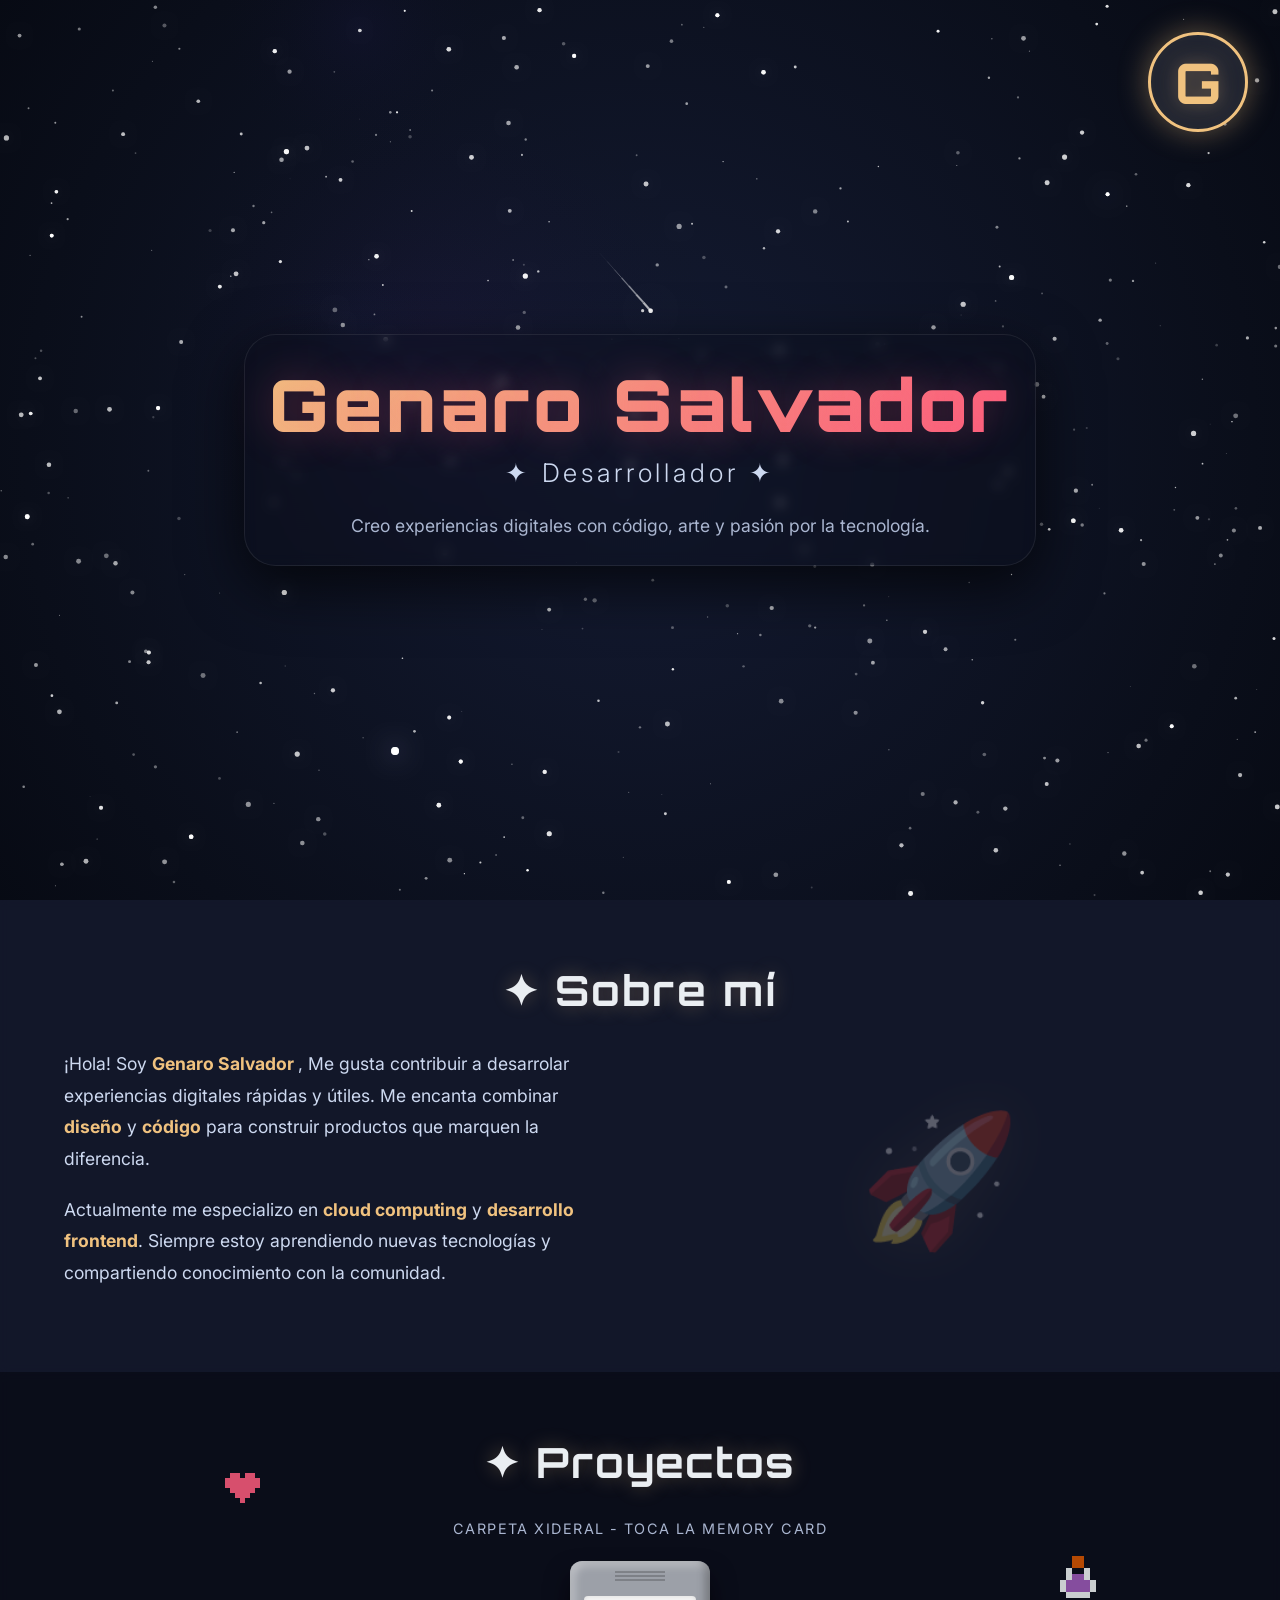
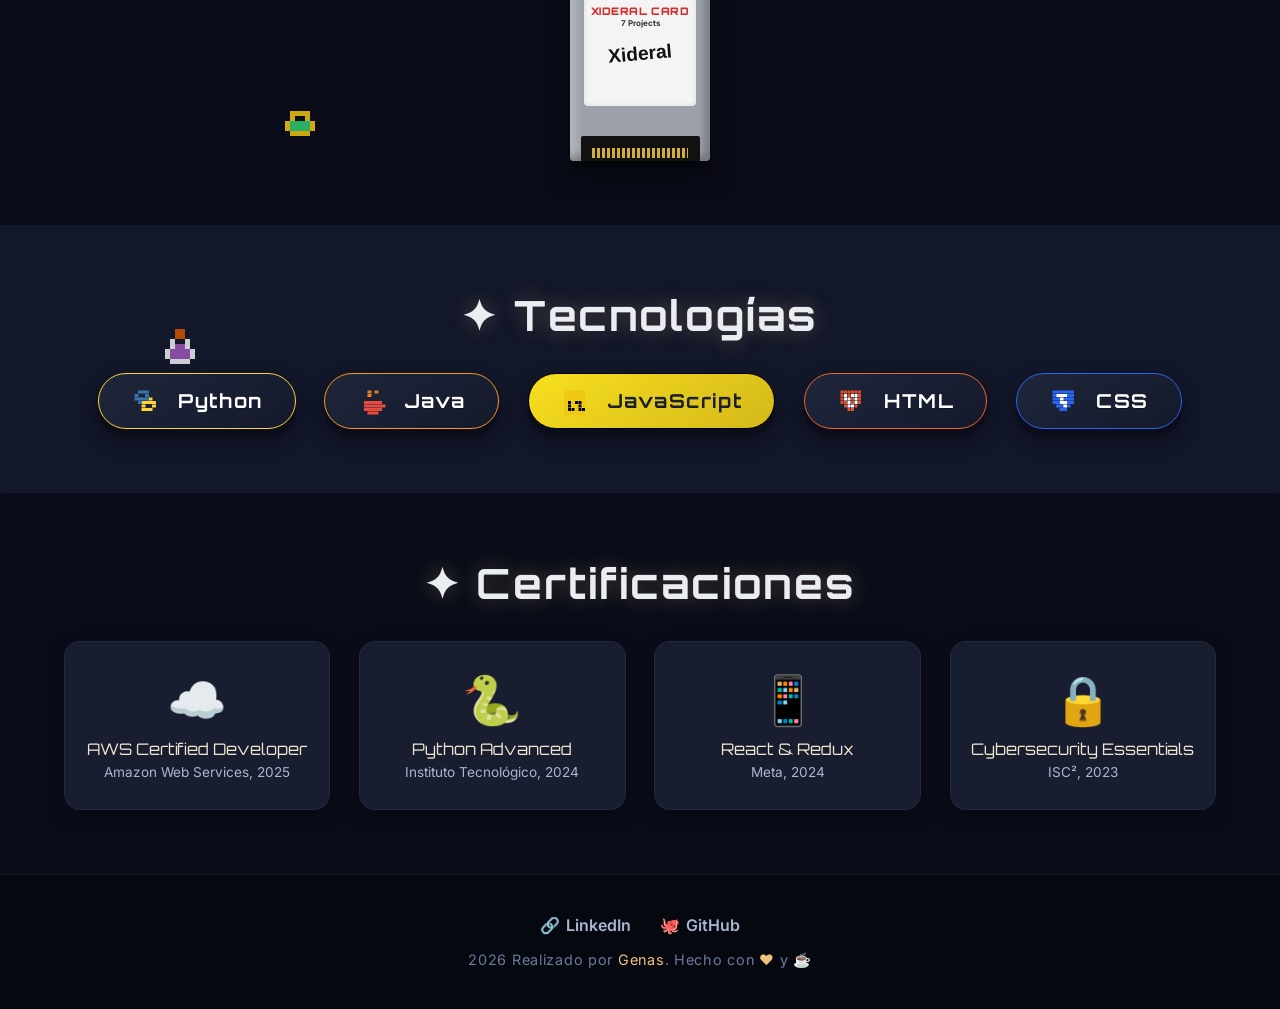
==== 3425.html @ 584b5819 "Create 3425.html" ====
<!DOCTYPE html>
<html lang="es">
<head>
    <meta charset="UTF-8">
    <meta name="viewport" content="width=device-width, initial-scale=1.0">
    <title>Portafolio · Genas</title>
    <!-- Google Fonts -->
    <link rel="preconnect" href="https://fonts.googleapis.com">
    <link rel="preconnect" href="https://fonts.gstatic.com" crossorigin>
    <link href="https://fonts.googleapis.com/css2?family=Orbitron:wght@400;700;900&family=Inter:wght@300;400;600;700&display=swap" rel="stylesheet">
    <style>
        /* ===== RESET & BASE ===== */
        * { margin: 0; padding: 0; box-sizing: border-box; }
        body { font-family: 'Inter', sans-serif; background: #0b0e1a; color: #eaeef2; overflow-x: hidden; }
        a { color: #eaeef2; text-decoration: none; transition: color 0.3s; }
        a:hover { color: #f0c27f; }
        h1, h2, h3 { font-family: 'Orbitron', sans-serif; font-weight: 700; letter-spacing: 0.05em; }
        h2 { font-size: 2.6rem; margin-bottom: 2rem; text-align: center; text-shadow: 0 0 20px rgba(240, 194, 127, 0.3); }
        .container { max-width: 1200px; margin: 0 auto; padding: 0 1.5rem; position: relative; }
        section { padding: 4rem 0; position: relative; z-index: 2; }
        section:nth-of-type(odd) { background: rgba(11, 14, 26, 0.85); backdrop-filter: blur(4px); }
        section:nth-of-type(even) { background: rgba(20, 25, 45, 0.85); backdrop-filter: blur(4px); }

        /* ===== HERO ===== */
        #hero { position: relative; height: 100vh; min-height: 600px; display: flex; align-items: center; justify-content: center; overflow: hidden; background: #0b0e1a; }
        #hero canvas { position: absolute; top: 0; left: 0; width: 100%; height: 100%; display: block; z-index: 1; }
        .hero-content { position: relative; z-index: 3; text-align: center; padding: 1.5rem; max-width: 900px; background: rgba(11, 14, 26, 0.4); backdrop-filter: blur(6px); border-radius: 2rem; border: 1px solid rgba(255, 255, 255, 0.08); box-shadow: 0 20px 60px rgba(0, 0, 0, 0.7); }
        .hero-content h1 { font-size: 4.5rem; font-weight: 900; background: linear-gradient(135deg, #f0c27f, #fc5c7d); -webkit-background-clip: text; -webkit-text-fill-color: transparent; background-clip: text; text-shadow: 0 0 40px rgba(252, 92, 125, 0.3); margin-bottom: 0.5rem; }
        .hero-content .subtitle { font-size: 1.6rem; font-weight: 300; color: #cdd9f0; letter-spacing: 0.15em; margin-bottom: 1.5rem; }
        .hero-content .tagline { font-size: 1.1rem; color: #aab6d0; max-width: 600px; margin: 0 auto; line-height: 1.6; }
        .avatar-wrapper { position: absolute; top: 2rem; right: 2rem; z-index: 10; width: 100px; height: 100px; border-radius: 50%; border: 3px solid #f0c27f; box-shadow: 0 0 30px rgba(240, 194, 127, 0.4), inset 0 0 30px rgba(240, 194, 127, 0.1); background: #1a1f2e; display: flex; align-items: center; justify-content: center; overflow: hidden; transition: transform 0.4s ease; }
        .avatar-wrapper:hover { transform: scale(1.05) rotate(-3deg); }
        .avatar-wrapper .placeholder-avatar { font-size: 3.5rem; font-weight: 700; color: #f0c27f; font-family: 'Orbitron', sans-serif; text-shadow: 0 0 20px rgba(240, 194, 127, 0.5); user-select: none; }

        /* ===== ABOUT ===== */
        #about .about-grid { display: grid; grid-template-columns: 1fr 1fr; gap: 3rem; align-items: center; }
        #about .about-text p { font-size: 1.1rem; line-height: 1.8; color: #cdd9f0; margin-bottom: 1.2rem; }
        #about .about-text strong { color: #f0c27f; }
        #about .about-image { display: flex; justify-content: center; }
        #about .about-image .code-icon { font-size: 8rem; opacity: 0.3; filter: drop-shadow(0 0 30px rgba(240, 194, 127, 0.2)); animation: float-simple 6s ease-in-out infinite; }
        
        @keyframes float-simple { 0%, 100% { transform: translateY(0px); } 50% { transform: translateY(-20px); } }

        /* ===== PIXEL ART CSS ===== */
        .pixel-decor { position: absolute; z-index: 1; opacity: 0.85; pointer-events: none; }
        .decor-1 { top: 10%; left: 15%; font-size: 5px; }
        .decor-2 { top: 35%; right: 15%; font-size: 6px; }
        .decor-3 { bottom: 15%; left: 20%; font-size: 5px; }
        .decor-4 { top: 25%; left: 10%; font-size: 5px; }
        .decor-5 { bottom: 20%; right: 15%; font-size: 6px; }

        /* Animaciones Flotantes */
        @keyframes pixel-float {
            0% { transform: translateY(0); }
            50% { transform: translateY(-15px); }
            100% { transform: translateY(0); }
        }
        .float-1 { animation: pixel-float 3s ease-in-out infinite; }
        .float-2 { animation: pixel-float 4s ease-in-out infinite 1s; }
        .float-3 { animation: pixel-float 3.5s ease-in-out infinite 0.5s; }

        /* Base para dibujar píxeles */
        .pixel-art { width: 1em; height: 1em; background: transparent; display: inline-block; }

        /* 1. Corazón 8x8 */
        .pixel-heart {
            box-shadow: 
            2em 1em #fc5c7d, 3em 1em #fc5c7d, 5em 1em #fc5c7d, 6em 1em #fc5c7d,
            1em 2em #fc5c7d, 2em 2em #fc5c7d, 3em 2em #fc5c7d, 4em 2em #fc5c7d, 5em 2em #fc5c7d, 6em 2em #fc5c7d, 7em 2em #fc5c7d,
            1em 3em #fc5c7d, 2em 3em #fc5c7d, 3em 3em #fc5c7d, 4em 3em #fc5c7d, 5em 3em #fc5c7d, 6em 3em #fc5c7d, 7em 3em #fc5c7d,
            2em 4em #fc5c7d, 3em 4em #fc5c7d, 4em 4em #fc5c7d, 5em 4em #fc5c7d, 6em 4em #fc5c7d,
            3em 5em #fc5c7d, 4em 5em #fc5c7d, 5em 5em #fc5c7d,
            4em 6em #fc5c7d;
        }

        /* 2. Poción 8x8 */
        .pixel-potion {
            box-shadow: 
            3em 1em #d35400, 4em 1em #d35400,
            3em 2em #d35400, 4em 2em #d35400,
            2em 3em #ecf0f1, 5em 3em #ecf0f1,
            2em 4em #ecf0f1, 3em 4em #9b59b6, 4em 4em #9b59b6, 5em 4em #ecf0f1,
            1em 5em #ecf0f1, 2em 5em #9b59b6, 3em 5em #9b59b6, 4em 5em #9b59b6, 5em 5em #9b59b6, 6em 5em #ecf0f1,
            1em 6em #ecf0f1, 2em 6em #9b59b6, 3em 6em #9b59b6, 4em 6em #9b59b6, 5em 6em #9b59b6, 6em 6em #ecf0f1,
            2em 7em #ecf0f1, 3em 7em #ecf0f1, 4em 7em #ecf0f1, 5em 7em #ecf0f1;
        }

        /* 3. Tarro de Magia 8x8 */
        .pixel-jar {
            box-shadow: 
            2em 1em #f1c40f, 3em 1em #f1c40f, 4em 1em #f1c40f, 5em 1em #f1c40f,
            2em 2em #f1c40f, 5em 2em #f1c40f,
            1em 3em #f1c40f, 2em 3em #2ecc71, 3em 3em #2ecc71, 4em 3em #2ecc71, 5em 3em #2ecc71, 6em 3em #f1c40f,
            1em 4em #f1c40f, 2em 4em #2ecc71, 3em 4em #2ecc71, 4em 4em #2ecc71, 5em 4em #2ecc71, 6em 4em #f1c40f,
            2em 5em #f1c40f, 3em 5em #f1c40f, 4em 5em #f1c40f, 5em 5em #f1c40f;
        }

        /* Logos de Lenguajes en Pixel Art */
        .pixel-py {
            box-shadow: 2em 1em #3776ab, 3em 1em #3776ab, 4em 1em #3776ab, 1em 2em #3776ab, 4em 2em #3776ab, 1em 3em #3776ab, 2em 3em #3776ab, 3em 3em #3776ab, 4em 3em #3776ab, 5em 3em #ffd43b, 2em 4em #3776ab, 3em 4em #ffd43b, 4em 4em #ffd43b, 5em 4em #ffd43b, 6em 4em #ffd43b, 3em 5em #ffd43b, 6em 5em #ffd43b, 3em 6em #ffd43b, 4em 6em #ffd43b, 5em 6em #ffd43b;
        }
        .pixel-java {
            box-shadow: 3em 1em #e67e22, 5em 1em #e67e22, 3em 2em #e67e22, 2em 4em #e74c3c, 3em 4em #e74c3c, 4em 4em #e74c3c, 5em 4em #e74c3c, 6em 4em #e74c3c, 2em 5em #e74c3c, 3em 5em #e74c3c, 4em 5em #e74c3c, 5em 5em #e74c3c, 6em 5em #e74c3c, 7em 5em #e74c3c, 2em 6em #e74c3c, 3em 6em #e74c3c, 4em 6em #e74c3c, 5em 6em #e74c3c, 6em 6em #e74c3c, 3em 7em #e74c3c, 4em 7em #e74c3c, 5em 7em #e74c3c;
        }
        .pixel-js {
            box-shadow: 1em 1em #f1c40f, 2em 1em #f1c40f, 3em 1em #f1c40f, 4em 1em #f1c40f, 5em 1em #f1c40f, 6em 1em #f1c40f, 1em 2em #f1c40f, 2em 2em #f1c40f, 3em 2em #f1c40f, 4em 2em #f1c40f, 5em 2em #f1c40f, 6em 2em #f1c40f, 1em 3em #f1c40f, 2em 3em #f1c40f, 3em 3em #f1c40f, 4em 3em #f1c40f, 5em 3em #f1c40f, 6em 3em #f1c40f, 1em 4em #f1c40f, 2em 4em #000, 3em 4em #f1c40f, 4em 4em #000, 5em 4em #000, 6em 4em #f1c40f, 1em 5em #f1c40f, 2em 5em #000, 3em 5em #f1c40f, 4em 5em #f1c40f, 5em 5em #000, 6em 5em #f1c40f, 1em 6em #f1c40f, 2em 6em #000, 3em 6em #000, 4em 6em #f1c40f, 5em 6em #000, 6em 6em #000, 1em 7em #f1c40f, 2em 7em #f1c40f, 3em 7em #f1c40f, 4em 7em #f1c40f, 5em 7em #f1c40f, 6em 7em #f1c40f;
        }
        .pixel-html {
            box-shadow: 1em 1em #e34f26, 2em 1em #e34f26, 3em 1em #e34f26, 4em 1em #e34f26, 5em 1em #e34f26, 6em 1em #e34f26, 1em 2em #e34f26, 2em 2em #fff, 3em 2em #e34f26, 4em 2em #fff, 5em 2em #fff, 6em 2em #e34f26, 1em 3em #e34f26, 2em 3em #fff, 3em 3em #fff, 4em 3em #e34f26, 5em 3em #fff, 6em 3em #e34f26, 1em 4em #e34f26, 2em 4em #e34f26, 3em 4em #fff, 4em 4em #e34f26, 5em 4em #fff, 6em 4em #e34f26, 2em 5em #e34f26, 3em 5em #fff, 4em 5em #fff, 5em 5em #e34f26, 3em 6em #e34f26, 4em 6em #e34f26;
        }
        .pixel-css {
            box-shadow: 1em 1em #2965f1, 2em 1em #2965f1, 3em 1em #2965f1, 4em 1em #2965f1, 5em 1em #2965f1, 6em 1em #2965f1, 1em 2em #2965f1, 2em 2em #fff, 3em 2em #fff, 4em 2em #fff, 5em 2em #2965f1, 6em 2em #2965f1, 1em 3em #2965f1, 2em 3em #2965f1, 3em 3em #fff, 4em 3em #2965f1, 5em 3em #2965f1, 6em 3em #2965f1, 1em 4em #2965f1, 2em 4em #2965f1, 3em 4em #fff, 4em 4em #fff, 5em 4em #2965f1, 6em 4em #2965f1, 2em 5em #2965f1, 3em 5em #2965f1, 4em 5em #fff, 5em 5em #2965f1, 3em 6em #2965f1, 4em 6em #2965f1;
        }

        /* ===== ARCHIVO: MEMORY CARD (Proyectos) ===== */
        .memory-wrapper { display: flex; flex-direction: column; align-items: center; margin-top: 2rem; position: relative; z-index: 5;}
        .memory-hint { color: #aab6d0; font-size: 0.9rem; margin-bottom: 1.5rem; letter-spacing: 0.1em; text-transform: uppercase; animation: float-simple 2s infinite; }
        
        .memory-card { width: 140px; height: 200px; background: #9ca0a8; border-radius: 12px 12px 4px 4px; position: relative; cursor: pointer; box-shadow: inset -4px -4px 10px rgba(0,0,0,0.3), inset 4px 4px 10px rgba(255,255,255,0.4), 0 15px 25px rgba(0,0,0,0.6); transition: transform 0.4s cubic-bezier(0.175, 0.885, 0.32, 1.275), box-shadow 0.4s; display: flex; flex-direction: column; align-items: center; z-index: 10; }
        .memory-card:hover { transform: translateY(-10px); box-shadow: 0 25px 35px rgba(240, 194, 127, 0.2); }
        .memory-card.inserted { transform: translateY(20px); box-shadow: 0 5px 10px rgba(0,0,0,0.8); }

        .mc-top { width: 100%; height: 30px; display: flex; justify-content: center; padding-top: 8px; }
        .mc-grips { width: 50px; height: 12px; background: repeating-linear-gradient(to bottom, transparent, transparent 2px, rgba(0,0,0,0.2) 2px, rgba(0,0,0,0.2) 4px); }
        .mc-label { width: 80%; height: 110px; background: #f4f4f4; border-radius: 4px; margin-top: 5px; box-shadow: inset 0 0 5px rgba(0,0,0,0.1); display: flex; flex-direction: column; align-items: center; padding: 8px 5px; }
        .mc-brand { font-family: 'Orbitron', sans-serif; font-weight: 900; font-size: 0.65rem; color: #d32f2f; letter-spacing: 0.05em; }
        .mc-blocks { font-size: 0.5rem; color: #333; font-weight: 700; margin-bottom: 15px; }
        .mc-title-hand { font-family: cursive, sans-serif; color: #111; font-size: 1.2rem; transform: rotate(-5deg); font-weight: bold;}
        .mc-bottom { width: 85%; height: 25px; background: #111; position: absolute; bottom: 0; border-radius: 2px 2px 0 0; display: flex; justify-content: center; align-items: flex-end; padding-bottom: 3px; }
        .mc-pins { width: 80%; height: 10px; background: repeating-linear-gradient(to right, #d4af37, #d4af37 3px, transparent 3px, transparent 5px); }

        .memory-data { width: 100%; max-width: 600px; max-height: 0; overflow: hidden; transition: max-height 0.6s ease-in-out, margin-top 0.4s; opacity: 0; }
        .memory-data.open { max-height: 800px; margin-top: 3rem; opacity: 1; }
        .data-screen { background: rgba(15, 20, 35, 0.95); border: 2px solid #5a6482; border-radius: 12px; padding: 2rem; box-shadow: 0 0 30px rgba(90, 100, 130, 0.4); position: relative; }
        .data-screen::before { content: ''; position: absolute; top: 0; left: 0; right: 0; bottom: 0; background: repeating-linear-gradient(to bottom, transparent, transparent 2px, rgba(0,0,0,0.1) 2px, rgba(0,0,0,0.1) 4px); pointer-events: none; border-radius: 12px; }
        .data-screen h4 { color: #f0c27f; text-align: center; margin-bottom: 1.5rem; font-family: 'Orbitron', sans-serif; letter-spacing: 0.1em; }
        .data-list { list-style: none; display: flex; flex-direction: column; gap: 1rem; }
        .data-list li a { display: block; background: rgba(255,255,255,0.05); padding: 1rem; border-radius: 8px; font-family: 'Orbitron', monospace; font-size: 0.9rem; color: #cdd9f0; border-left: 4px solid transparent; transition: all 0.3s; }
        .data-list li a:hover { background: rgba(240, 194, 127, 0.1); border-left: 4px solid #f0c27f; transform: translateX(10px); color: #fff; }
        .data-list li a span { color: #fc5c7d; font-weight: 700; margin-right: 10px; }

        /* ===== TECNOLOGÍAS ===== */
        .tech-grid { display: flex; flex-wrap: wrap; justify-content: center; gap: 1.8rem; margin-top: 1.5rem; position: relative; z-index: 5; }
        .badge { background: linear-gradient(145deg, #1f263b, #141a2b); padding: 0.8rem 2rem; border-radius: 60px; font-family: 'Orbitron', sans-serif; font-weight: 700; font-size: 1.2rem; letter-spacing: 0.08em; box-shadow: 0 8px 0 #0b0e1a, 0 10px 20px rgba(0, 0, 0, 0.4); border: 1px solid rgba(255, 255, 255, 0.08); transition: all 0.15s ease; display: inline-flex; align-items: center; gap: 1.2rem; color: #fff; text-shadow: 0 1px 0 rgba(0, 0, 0, 0.3); }
        .badge:hover { transform: translateY(-4px); box-shadow: 0 12px 0 #0b0e1a, 0 20px 30px rgba(0, 0, 0, 0.5); }
        
        /* Contenedor específico para que el pixel art no desborde el badge */
        .icon-wrapper { width: 28px; height: 28px; display: flex; justify-content: flex-start; align-items: flex-start; }
        .icon-wrapper .pixel-art { font-size: 3.5px; } /* Ajuste de escala para badges */

        /* Colores específicos de border (estilo Pokémon) */
        .badge-python { border-color: #ffd43b; }
        .badge-java { border-color: #f89820; }
        .badge-javascript { color: #1a1f2e; border-color: #000; text-shadow: none; background: linear-gradient(145deg, #f7df1e, #d4b81a); }
        .badge-html { border-color: #f16529; }
        .badge-css { border-color: #2965f1; }

        /* ===== CERTIFICACIONES ===== */
        .cert-grid { display: grid; grid-template-columns: repeat(auto-fit, minmax(220px, 1fr)); gap: 1.8rem; margin-top: 1.5rem; }
        .cert-item { background: rgba(31, 38, 59, 0.7); backdrop-filter: blur(4px); padding: 1.8rem 1.2rem; border-radius: 16px; text-align: center; border: 1px solid rgba(255, 255, 255, 0.05); transition: all 0.3s; box-shadow: 0 6px 20px rgba(0, 0, 0, 0.3); }
        .cert-item:hover { transform: scale(1.03); border-color: #f0c27f; box-shadow: 0 10px 30px rgba(240, 194, 127, 0.15); }
        .cert-item .cert-icon { font-size: 3rem; margin-bottom: 0.6rem; display: block; }
        .cert-item h4 { font-family: 'Orbitron', sans-serif; font-weight: 400; font-size: 1rem; color: #f0e6d0; margin-bottom: 0.3rem; }
        .cert-item p { font-size: 0.85rem; color: #aab6d0; }

        /* ===== FOOTER ===== */
        footer { background: #060810; padding: 2.5rem 1.5rem; text-align: center; border-top: 1px solid rgba(255, 255, 255, 0.04); }
        footer .footer-content { max-width: 700px; margin: 0 auto; display: flex; flex-direction: column; align-items: center; gap: 1rem; }
        footer .social-links { display: flex; gap: 1.8rem; font-size: 1.6rem; }
        footer .social-links a { color: #aab6d0; transition: color 0.3s, transform 0.3s; display: inline-flex; align-items: center; gap: 0.4rem; font-size: 1rem; font-weight: 600; }
        footer .social-links a:hover { color: #f0c27f; transform: translateY(-3px); }
        footer .copyright { font-size: 0.9rem; color: #6a7a9a; letter-spacing: 0.05em; }
        footer .copyright span { color: #f0c27f; }
        footer .heart { color: #fc5c7d; display: inline-block; animation: float-simple 1.8s ease-in-out infinite; }

        /* ===== RESPONSIVE ===== */
        @media (max-width: 768px) {
            .hero-content h1 { font-size: 2.8rem; }
            .hero-content .subtitle { font-size: 1.2rem; }
            .avatar-wrapper { width: 70px; height: 70px; top: 1rem; right: 1rem; }
            .avatar-wrapper .placeholder-avatar { font-size: 2.5rem; }
            #about .about-grid { grid-template-columns: 1fr; gap: 1.5rem; }
            h2 { font-size: 2rem; }
            .tech-grid { gap: 1rem; }
            .badge { font-size: 0.9rem; padding: 0.5rem 1.2rem; gap: 0.8rem; }
        }
        @media (max-width: 500px) {
            .hero-content h1 { font-size: 2.2rem; }
            .avatar-wrapper { width: 60px; height: 60px; top: 0.8rem; right: 0.8rem; }
            .avatar-wrapper .placeholder-avatar { font-size: 2rem; }
        }
    </style>
</head>
<body>

    <!-- ===== HERO ===== -->
    <section id="hero">
        <canvas id="starfield"></canvas>
        <div class="hero-content">
            <h1>Genaro Salvador</h1>
            <p class="subtitle">✦ Desarrollador ✦</p>
            <p class="tagline">Creo experiencias digitales con código, arte y pasión por la tecnología.</p>
        </div>
        <div class="avatar-wrapper">
            <div class="placeholder-avatar">G</div>
        </div>
    </section>

    <!-- ===== ABOUT ===== -->
    <section id="about">
        <div class="container">
            <h2>✦ Sobre mí</h2>
            <div class="about-grid">
                <div class="about-text">
                    <p>
                        ¡Hola! Soy <strong>Genaro Salvador </strong>, Me gusta contribuir a desarrolar experiencias digitales rápidas y útiles.
                        Me encanta combinar <strong>diseño</strong> y <strong>código</strong> para construir productos que marquen la diferencia.
                    </p>
                    <p>
                        Actualmente me especializo en <strong>cloud computing</strong> y <strong>desarrollo frontend</strong>.
                        Siempre estoy aprendiendo nuevas tecnologías y compartiendo conocimiento con la comunidad.
                    </p>
                </div>
                <div class="about-image">
                    <div class="code-icon">🚀</div>
                </div>
            </div>
        </div>
    </section>

    <!-- ===== PROYECTOS (Carpeta Xideral Memory Card) ===== -->
    <section id="proyectos">
        <div class="container">
            <h2>✦ Proyectos</h2>
            
            <!-- Iconos Decorativos Pixel Art Flotantes -->
            <div class="pixel-decor decor-1 float-1"><div class="pixel-art pixel-heart"></div></div>
            <div class="pixel-decor decor-2 float-2"><div class="pixel-art pixel-potion"></div></div>
            <div class="pixel-decor decor-3 float-3"><div class="pixel-art pixel-jar"></div></div>
            
            <div class="memory-wrapper">
                <p class="memory-hint">Carpeta Xideral - Toca la Memory Card</p>

                <!-- Tarjeta de Memoria Xideral -->
                <div class="memory-card" id="btnMemoryCard">
                    <div class="mc-top">
                        <div class="mc-grips"></div>
                    </div>
                    <div class="mc-label">
                        <div class="mc-brand">XIDERAL CARD</div>
                        <div class="mc-blocks">7 Projects</div>
                        <div class="mc-title-hand">Xideral</div>
                    </div>
                    <div class="mc-bottom">
                        <div class="mc-pins"></div>
                    </div>
                </div>

                <!-- Contenedor Desplegable de Slots -->
                <div class="memory-data" id="memoryData">
                    <div class="data-screen">
                        <h4>✦ Datos Guardados ✦</h4>
                        <ul class="data-list">
                            <li><a href="Xideral/Proyectos/Boto3_.html" target="_blank"><span>💾 SLOT 01:</span> Ejercicio 7 (Boto3)</a></li>
                            <li><a href="Xideral/Proyectos/Chipocle_items.html" target="_blank"><span>💾 SLOT 02:</span> Ejercicio 6 (Chipocle)</a></li>
                            <li><a href="Xideral/Proyectos/Calculadora_.html" target="_blank"><span>💾 SLOT 03:</span> Ejercicio 5 (Calculadora)</a></li>
                            <li><a href="Xideral/Proyectos/PracticaKaggle.html" target="_blank"><span>💾 SLOT 04:</span> Ejercicio 4 (Kaggle)</a></li>
                            <li><a href="Xideral/Proyectos/Problema.html" target="_blank"><span>💾 SLOT 05:</span> Ejercicio 3 (Problema)</a></li>
                            <li><a href="Xideral/Proyectos/Untitled.html" target="_blank"><span>💾 SLOT 06:</span> Ejercicio 2 (Untitled)</a></li>
                            <li><a href="Xideral/Proyectos/ejemplo.html" target="_blank"><span>💾 SLOT 07:</span> Ejemplo 1 (Desarrollo)</a></li>
                        </ul>
                    </div>
                </div>
            </div>
        </div>
    </section>

    <!-- ===== TECNOLOGÍAS ===== -->
    <section id="tecnologias">
        <div class="container">
            <h2>✦ Tecnologías</h2>
            
            <!-- Decoraciones Extra -->
            <div class="pixel-decor decor-4 float-2"><div class="pixel-art pixel-potion"></div></div>
            <div class="pixel-decor decor-5 float-1"><div class="pixel-art pixel-heart"></div></div>

            <div class="tech-grid">
                <div class="badge badge-python">
                    <div class="icon-wrapper float-1"><div class="pixel-art pixel-py"></div></div> Python
                </div>
                <div class="badge badge-java">
                    <div class="icon-wrapper float-2"><div class="pixel-art pixel-java"></div></div> Java
                </div>
                <div class="badge badge-javascript">
                    <div class="icon-wrapper float-3"><div class="pixel-art pixel-js"></div></div> JavaScript
                </div>
                <div class="badge badge-html">
                    <div class="icon-wrapper float-1"><div class="pixel-art pixel-html"></div></div> HTML
                </div>
                <div class="badge badge-css">
                    <div class="icon-wrapper float-2"><div class="pixel-art pixel-css"></div></div> CSS
                </div>
            </div>
        </div>
    </section>

    <!-- ===== CERTIFICACIONES ===== -->
    <section id="certificaciones">
        <div class="container">
            <h2>✦ Certificaciones</h2>
            <div class="cert-grid">
                <div class="cert-item">
                    <span class="cert-icon">☁️</span>
                    <h4>AWS Certified Developer</h4>
                    <p>Amazon Web Services, 2025</p>
                </div>
                <div class="cert-item">
                    <span class="cert-icon">🐍</span>
                    <h4>Python Advanced</h4>
                    <p>Instituto Tecnológico, 2024</p>
                </div>
                <div class="cert-item">
                    <span class="cert-icon">📱</span>
                    <h4>React & Redux</h4>
                    <p>Meta, 2024</p>
                </div>
                <div class="cert-item">
                    <span class="cert-icon">🔒</span>
                    <h4>Cybersecurity Essentials</h4>
                    <p>ISC², 2023</p>
                </div>
            </div>
        </div>
    </section>

    <!-- ===== FOOTER ===== -->
    <footer>
        <div class="footer-content">
            <div class="social-links">
                <a href="#" target="_blank" title="LinkedIn"><span>🔗</span> LinkedIn</a>
                <a href="#" target="_blank" title="GitHub"><span>🐙</span> GitHub</a>
            </div>
            <div class="copyright">
                2026 Realizado por <span>Genas</span>. Hecho con <span class="heart">❤️</span> y <span>☕</span>
            </div>
        </div>
    </footer>

    <!-- ===== SCRIPTS ===== -->
    <script>
        (function () {
            // ----- INTERACCIÓN MEMORY CARD -----
            const memoryBtn = document.getElementById('btnMemoryCard');
            const memoryData = document.getElementById('memoryData');

            if(memoryBtn && memoryData) {
                memoryBtn.addEventListener('click', () => {
                    memoryBtn.classList.toggle('inserted');
                    memoryData.classList.toggle('open');
                });
            }

            // ----- CANVAS: CIELO NOCTURNO -----
            const canvas = document.getElementById('starfield');
            const ctx = canvas.getContext('2d');
            let W, H;

            function resize() {
                const rect = canvas.parentElement.getBoundingClientRect();
                canvas.width = rect.width;
                canvas.height = rect.height;
                W = canvas.width;
                H = canvas.height;
            }
            window.addEventListener('resize', resize);
            resize();

            // --- Estrellas ---
            const stars = [];
            for (let i = 0; i < 400; i++) {
                stars.push({
                    x: Math.random() * W, y: Math.random() * H,
                    radius: Math.random() * 2.2 + 0.4,
                    baseAlpha: Math.random() * 0.6 + 0.4,
                    speed: Math.random() * 0.02 + 0.005,
                    phase: Math.random() * Math.PI * 2
                });
            }

            // --- Galaxias (manchas) ---
            const galaxies = [];
            for (let i = 0; i < 4; i++) {
                galaxies.push({
                    x: Math.random() * W, y: Math.random() * H,
                    radius: Math.random() * 250 + 100,
                    color: `hsla(${Math.random() * 60 + 220}, 60%, 40%, ${Math.random() * 0.08 + 0.03})`
                });
            }

            // --- Cometas ---
            const comets = [];
            for (let i = 0; i < 2; i++) {
                comets.push({
                    x: Math.random() * W, y: Math.random() * H,
                    vx: (Math.random() - 0.5) * 0.15, vy: (Math.random() - 0.5) * 0.15,
                    radius: Math.random() * 3 + 1,
                    tail: [], maxTail: 20 + Math.floor(Math.random() * 20), life: 1
                });
            }

            // --- Estrellas fugaces ---
            const shootingStars = [];
            function createShootingStar() {
                const x = Math.random() * W * 0.8;
                const y = Math.random() * H * 0.3;
                const angle = Math.PI / 4 + (Math.random() - 0.5) * 0.5;
                const speed = 6 + Math.random() * 8;
                shootingStars.push({
                    x, y, vx: Math.cos(angle) * speed, vy: Math.sin(angle) * speed,
                    life: 1, decay: 0.008 + Math.random() * 0.012, trail: []
                });
            }

            let shootingTimer = 0;

            function draw() {
                ctx.clearRect(0, 0, W, H);
                const grad = ctx.createRadialGradient(W / 2, H / 2, 0, W / 2, H / 2, Math.max(W, H) * 0.8);
                grad.addColorStop(0, '#141b33'); grad.addColorStop(0.6, '#0a0e1a'); grad.addColorStop(1, '#03050b');
                ctx.fillStyle = grad; ctx.fillRect(0, 0, W, H);

                for (const g of galaxies) {
                    const gradG = ctx.createRadialGradient(g.x, g.y, 0, g.x, g.y, g.radius);
                    gradG.addColorStop(0, g.color); gradG.addColorStop(1, 'transparent');
                    ctx.fillStyle = gradG; ctx.beginPath(); ctx.arc(g.x, g.y, g.radius, 0, Math.PI * 2); ctx.fill();
                }

                const time = Date.now() / 1000;
                for (const s of stars) {
                    const alpha = s.baseAlpha * (0.7 + 0.3 * Math.sin(time * s.speed * 10 + s.phase));
                    ctx.beginPath(); ctx.arc(s.x, s.y, s.radius, 0, Math.PI * 2);
                    ctx.fillStyle = `rgba(255, 255, 255, ${alpha})`; ctx.fill();
                    if (s.radius > 1.8) { ctx.shadowColor = 'rgba(255,255,255,0.2)'; ctx.shadowBlur = 12; ctx.fill(); ctx.shadowBlur = 0; }
                }

                for (const c of comets) {
                    c.x += c.vx; c.y += c.vy;
                    if (c.x < 0 || c.x > W || c.y < 0 || c.y > H) {
                        c.x = Math.random() * W; c.y = Math.random() * H;
                        c.vx = (Math.random() - 0.5) * 0.15; c.vy = (Math.random() - 0.5) * 0.15; c.tail = [];
                    }
                    c.tail.push({x: c.x, y: c.y});
                    if (c.tail.length > c.maxTail) c.tail.shift();
                    for (let i = 0; i < c.tail.length; i++) {
                        const alpha = i / c.tail.length * 0.8;
                        const r = c.radius * (0.3 + 0.7 * (i / c.tail.length));
                        ctx.beginPath(); ctx.arc(c.tail[i].x, c.tail[i].y, r, 0, Math.PI * 2);
                        ctx.fillStyle = `rgba(200, 220, 255, ${alpha * 0.7})`; ctx.fill();
                    }
                    ctx.beginPath(); ctx.arc(c.x, c.y, c.radius * 1.6, 0, Math.PI * 2);
                    ctx.fillStyle = 'rgba(255, 255, 255, 0.9)'; ctx.fill();
                    ctx.shadowColor = 'rgba(180, 200, 255, 0.8)'; ctx.shadowBlur = 25; ctx.fill(); ctx.shadowBlur = 0;
                }

                shootingTimer += 0.02;
                if (shootingTimer > 0.6 && shootingStars.length < 3) { createShootingStar(); shootingTimer = 0; }
                for (let i = shootingStars.length - 1; i >= 0; i--) {
                    const ss = shootingStars[i]; ss.x += ss.vx; ss.y += ss.vy; ss.life -= ss.decay;
                    ss.trail.push({x: ss.x, y: ss.y}); if (ss.trail.length > 25) ss.trail.shift();
                    if (ss.trail.length > 1) {
                        for (let j = 1; j < ss.trail.length; j++) {
                            const alpha = (j / ss.trail.length) * ss.life * 0.9;
                            ctx.beginPath(); ctx.moveTo(ss.trail[j - 1].x, ss.trail[j - 1].y); ctx.lineTo(ss.trail[j].x, ss.trail[j].y);
                            ctx.strokeStyle = `rgba(255, 255, 255, ${alpha})`; ctx.lineWidth = 2.5 * (j / ss.trail.length); ctx.stroke();
                        }
                    }
                    if (ss.life > 0.1) {
                        ctx.beginPath(); ctx.arc(ss.x, ss.y, 2.5 * ss.life, 0, Math.PI * 2);
                        ctx.fillStyle = `rgba(255, 255, 255, ${ss.life * 0.9})`; ctx.fill();
                        ctx.shadowColor = `rgba(255, 255, 255, ${ss.life * 0.6})`; ctx.shadowBlur = 30; ctx.fill(); ctx.shadowBlur = 0;
                    }
                    if (ss.life <= 0 || ss.x > W || ss.y > H) shootingStars.splice(i, 1);
                }
                requestAnimationFrame(draw);
            }
            draw();

            window.addEventListener('resize', () => {
                const oldW = W, oldH = H; resize();
                for (const s of stars) { s.x = (s.x / oldW) * W; s.y = (s.y / oldH) * H; }
                for (const g of galaxies) { g.x = (g.x / oldW) * W; g.y = (g.y / oldH) * H; g.radius = g.radius * (W / oldW); }
                for (const c of comets) { c.x = (c.x / oldW) * W; c.y = (c.y / oldH) * H; }
            });
        })();
    </script>
</body>
</html>
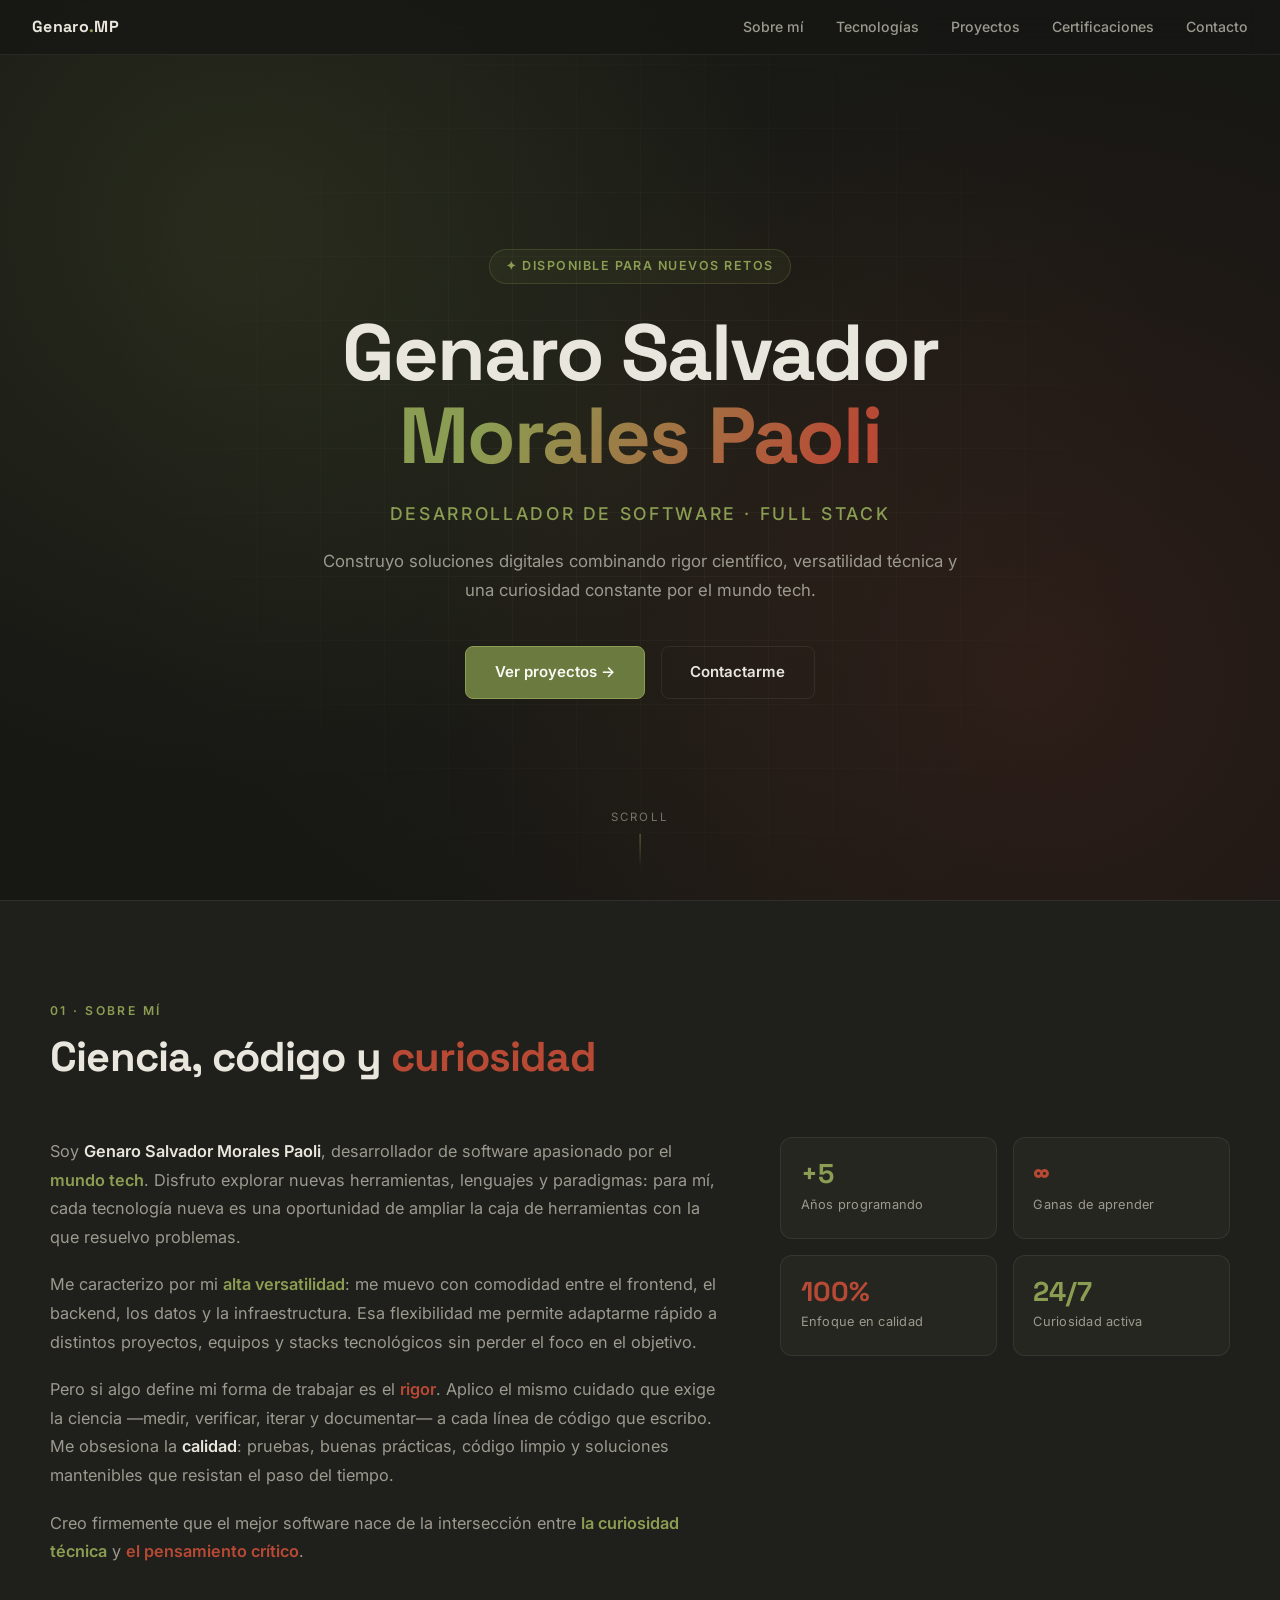
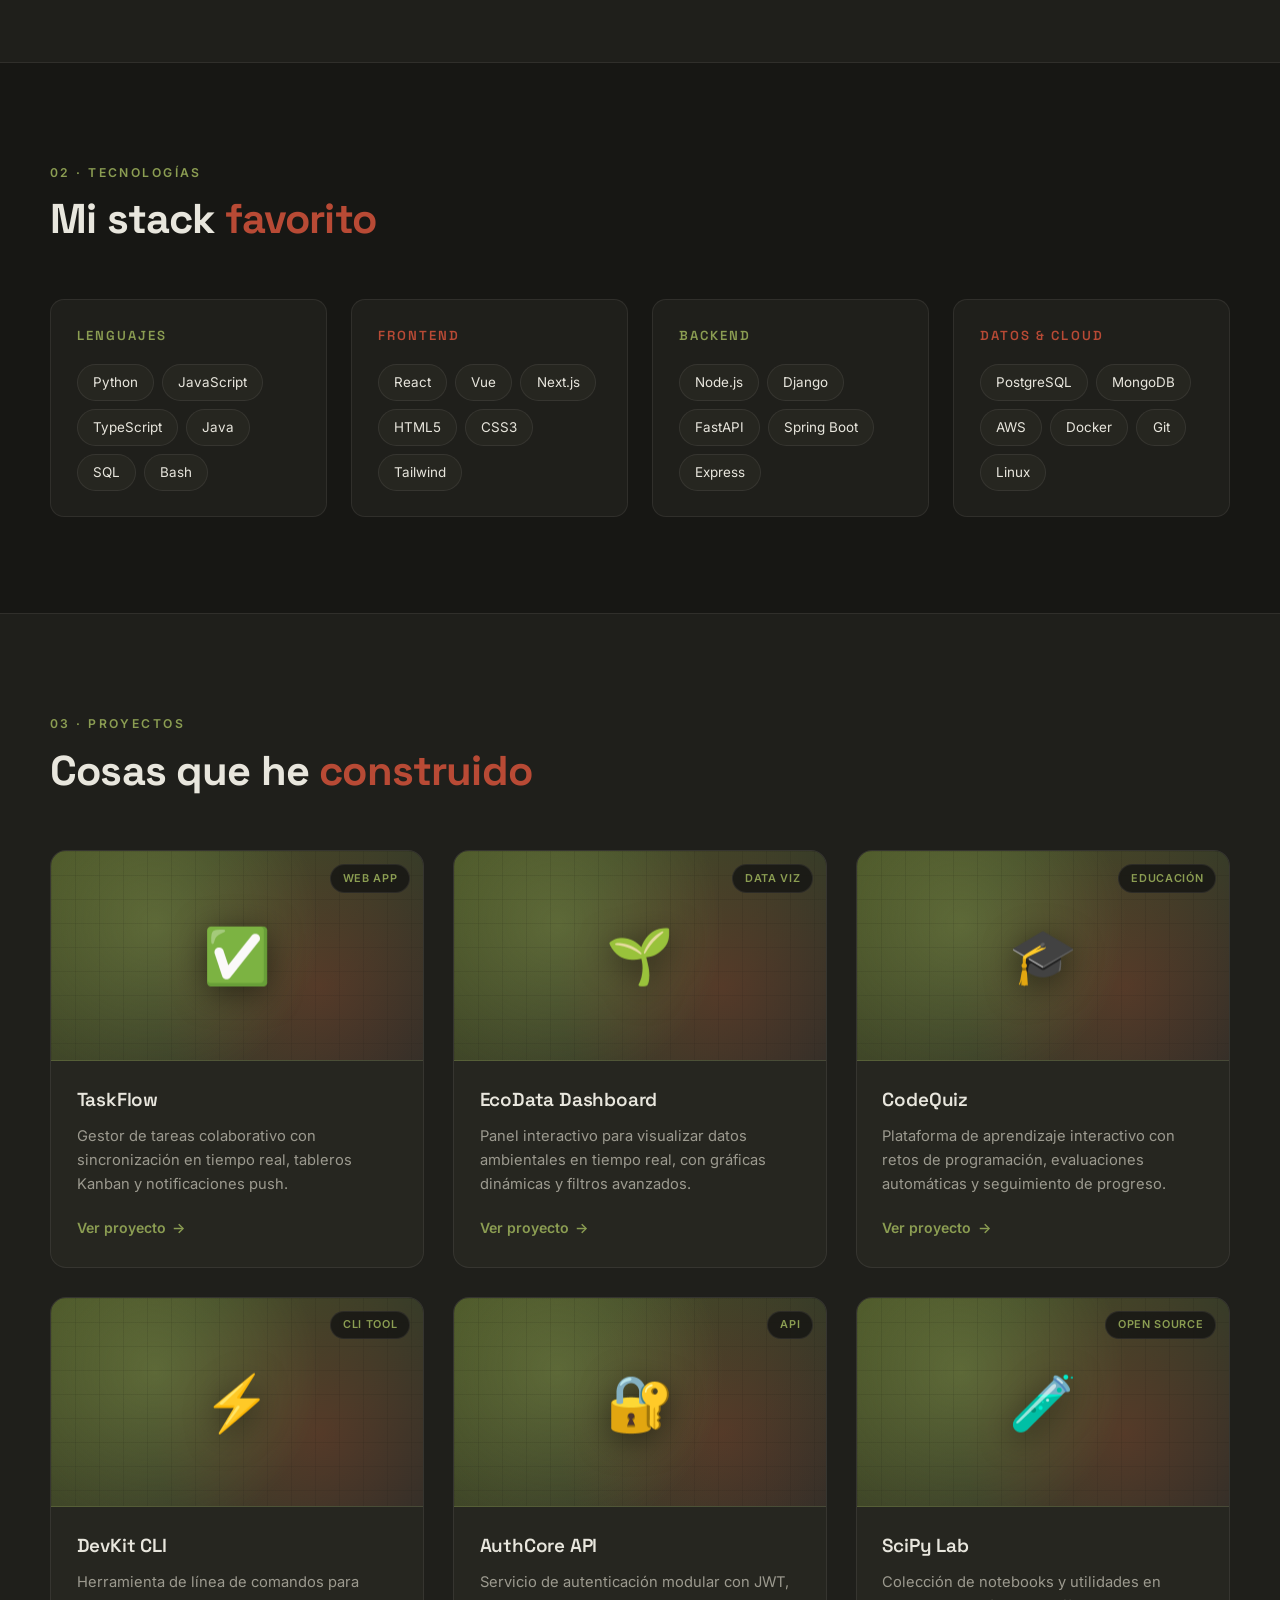
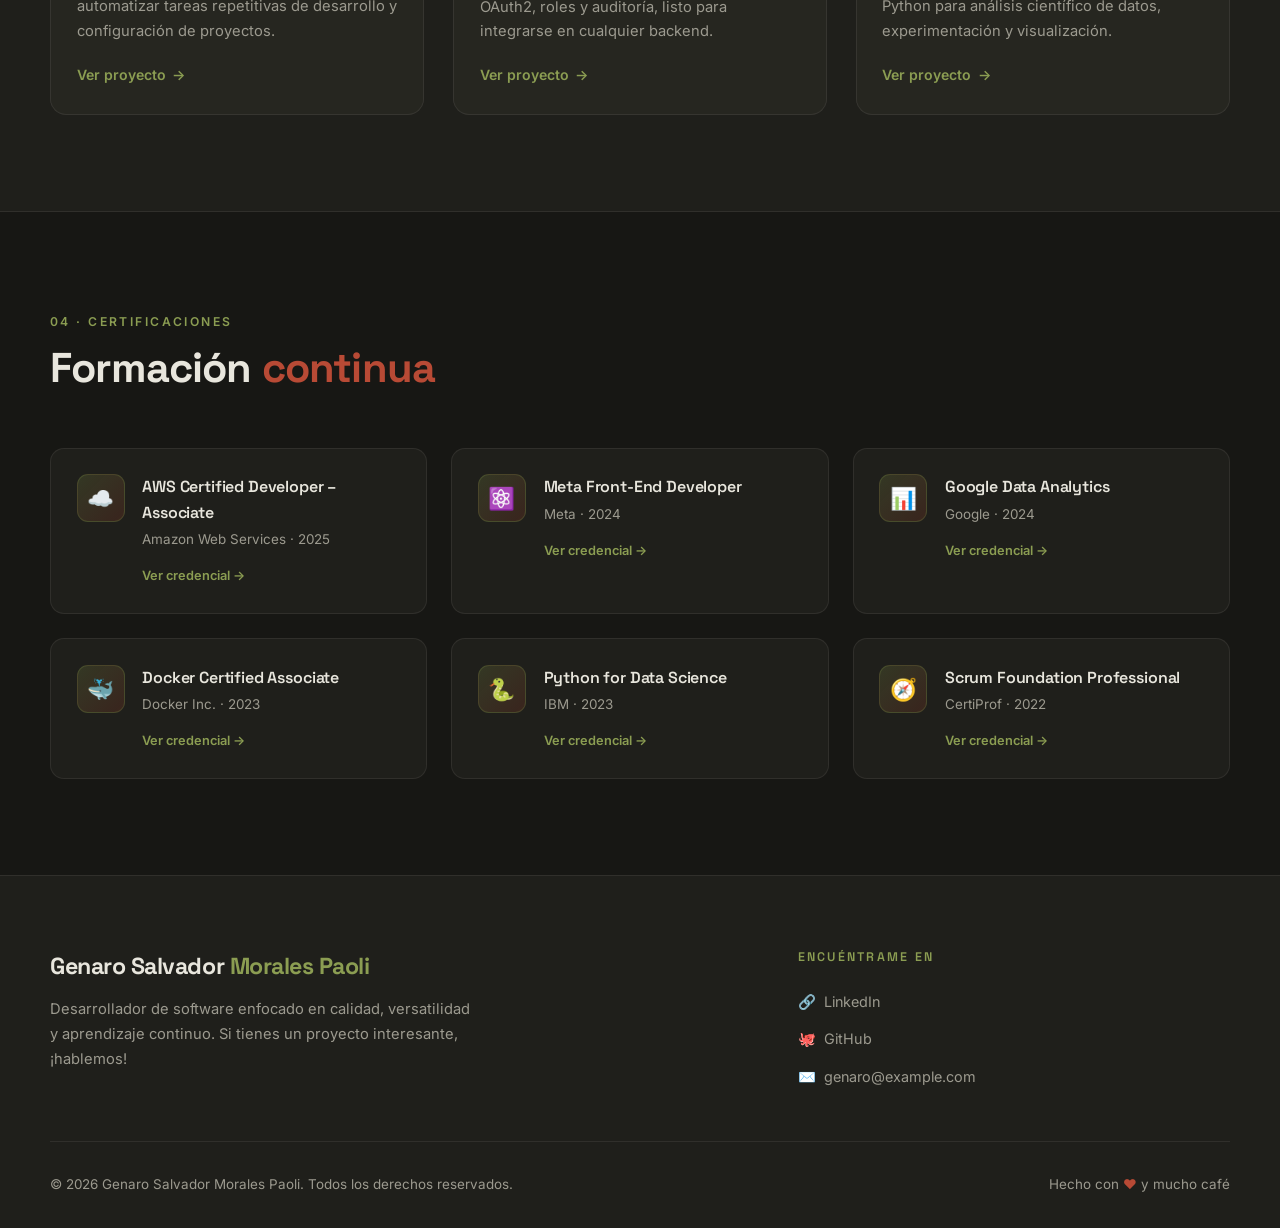
==== commit 469f07e3: "Update 3425.html" ====
--- a/3425.html
+++ b/3425.html
@@ -1,497 +1,1005 @@
 <!DOCTYPE html>
 <html lang="es">
 <head>
-    <meta charset="UTF-8">
-    <meta name="viewport" content="width=device-width, initial-scale=1.0">
-    <title>Portafolio · Genas</title>
-    <!-- Google Fonts -->
-    <link rel="preconnect" href="https://fonts.googleapis.com">
-    <link rel="preconnect" href="https://fonts.gstatic.com" crossorigin>
-    <link href="https://fonts.googleapis.com/css2?family=Orbitron:wght@400;700;900&family=Inter:wght@300;400;600;700&display=swap" rel="stylesheet">
-    <style>
-        /* ===== RESET & BASE ===== */
-        * { margin: 0; padding: 0; box-sizing: border-box; }
-        body { font-family: 'Inter', sans-serif; background: #0b0e1a; color: #eaeef2; overflow-x: hidden; }
-        a { color: #eaeef2; text-decoration: none; transition: color 0.3s; }
-        a:hover { color: #f0c27f; }
-        h1, h2, h3 { font-family: 'Orbitron', sans-serif; font-weight: 700; letter-spacing: 0.05em; }
-        h2 { font-size: 2.6rem; margin-bottom: 2rem; text-align: center; text-shadow: 0 0 20px rgba(240, 194, 127, 0.3); }
-        .container { max-width: 1200px; margin: 0 auto; padding: 0 1.5rem; position: relative; }
-        section { padding: 4rem 0; position: relative; z-index: 2; }
-        section:nth-of-type(odd) { background: rgba(11, 14, 26, 0.85); backdrop-filter: blur(4px); }
-        section:nth-of-type(even) { background: rgba(20, 25, 45, 0.85); backdrop-filter: blur(4px); }
-
-        /* ===== HERO ===== */
-        #hero { position: relative; height: 100vh; min-height: 600px; display: flex; align-items: center; justify-content: center; overflow: hidden; background: #0b0e1a; }
-        #hero canvas { position: absolute; top: 0; left: 0; width: 100%; height: 100%; display: block; z-index: 1; }
-        .hero-content { position: relative; z-index: 3; text-align: center; padding: 1.5rem; max-width: 900px; background: rgba(11, 14, 26, 0.4); backdrop-filter: blur(6px); border-radius: 2rem; border: 1px solid rgba(255, 255, 255, 0.08); box-shadow: 0 20px 60px rgba(0, 0, 0, 0.7); }
-        .hero-content h1 { font-size: 4.5rem; font-weight: 900; background: linear-gradient(135deg, #f0c27f, #fc5c7d); -webkit-background-clip: text; -webkit-text-fill-color: transparent; background-clip: text; text-shadow: 0 0 40px rgba(252, 92, 125, 0.3); margin-bottom: 0.5rem; }
-        .hero-content .subtitle { font-size: 1.6rem; font-weight: 300; color: #cdd9f0; letter-spacing: 0.15em; margin-bottom: 1.5rem; }
-        .hero-content .tagline { font-size: 1.1rem; color: #aab6d0; max-width: 600px; margin: 0 auto; line-height: 1.6; }
-        .avatar-wrapper { position: absolute; top: 2rem; right: 2rem; z-index: 10; width: 100px; height: 100px; border-radius: 50%; border: 3px solid #f0c27f; box-shadow: 0 0 30px rgba(240, 194, 127, 0.4), inset 0 0 30px rgba(240, 194, 127, 0.1); background: #1a1f2e; display: flex; align-items: center; justify-content: center; overflow: hidden; transition: transform 0.4s ease; }
-        .avatar-wrapper:hover { transform: scale(1.05) rotate(-3deg); }
-        .avatar-wrapper .placeholder-avatar { font-size: 3.5rem; font-weight: 700; color: #f0c27f; font-family: 'Orbitron', sans-serif; text-shadow: 0 0 20px rgba(240, 194, 127, 0.5); user-select: none; }
-
-        /* ===== ABOUT ===== */
-        #about .about-grid { display: grid; grid-template-columns: 1fr 1fr; gap: 3rem; align-items: center; }
-        #about .about-text p { font-size: 1.1rem; line-height: 1.8; color: #cdd9f0; margin-bottom: 1.2rem; }
-        #about .about-text strong { color: #f0c27f; }
-        #about .about-image { display: flex; justify-content: center; }
-        #about .about-image .code-icon { font-size: 8rem; opacity: 0.3; filter: drop-shadow(0 0 30px rgba(240, 194, 127, 0.2)); animation: float-simple 6s ease-in-out infinite; }
-        
-        @keyframes float-simple { 0%, 100% { transform: translateY(0px); } 50% { transform: translateY(-20px); } }
-
-        /* ===== PIXEL ART CSS ===== */
-        .pixel-decor { position: absolute; z-index: 1; opacity: 0.85; pointer-events: none; }
-        .decor-1 { top: 10%; left: 15%; font-size: 5px; }
-        .decor-2 { top: 35%; right: 15%; font-size: 6px; }
-        .decor-3 { bottom: 15%; left: 20%; font-size: 5px; }
-        .decor-4 { top: 25%; left: 10%; font-size: 5px; }
-        .decor-5 { bottom: 20%; right: 15%; font-size: 6px; }
-
-        /* Animaciones Flotantes */
-        @keyframes pixel-float {
-            0% { transform: translateY(0); }
-            50% { transform: translateY(-15px); }
-            100% { transform: translateY(0); }
-        }
-        .float-1 { animation: pixel-float 3s ease-in-out infinite; }
-        .float-2 { animation: pixel-float 4s ease-in-out infinite 1s; }
-        .float-3 { animation: pixel-float 3.5s ease-in-out infinite 0.5s; }
-
-        /* Base para dibujar píxeles */
-        .pixel-art { width: 1em; height: 1em; background: transparent; display: inline-block; }
-
-        /* 1. Corazón 8x8 */
-        .pixel-heart {
-            box-shadow: 
-            2em 1em #fc5c7d, 3em 1em #fc5c7d, 5em 1em #fc5c7d, 6em 1em #fc5c7d,
-            1em 2em #fc5c7d, 2em 2em #fc5c7d, 3em 2em #fc5c7d, 4em 2em #fc5c7d, 5em 2em #fc5c7d, 6em 2em #fc5c7d, 7em 2em #fc5c7d,
-            1em 3em #fc5c7d, 2em 3em #fc5c7d, 3em 3em #fc5c7d, 4em 3em #fc5c7d, 5em 3em #fc5c7d, 6em 3em #fc5c7d, 7em 3em #fc5c7d,
-            2em 4em #fc5c7d, 3em 4em #fc5c7d, 4em 4em #fc5c7d, 5em 4em #fc5c7d, 6em 4em #fc5c7d,
-            3em 5em #fc5c7d, 4em 5em #fc5c7d, 5em 5em #fc5c7d,
-            4em 6em #fc5c7d;
-        }
-
-        /* 2. Poción 8x8 */
-        .pixel-potion {
-            box-shadow: 
-            3em 1em #d35400, 4em 1em #d35400,
-            3em 2em #d35400, 4em 2em #d35400,
-            2em 3em #ecf0f1, 5em 3em #ecf0f1,
-            2em 4em #ecf0f1, 3em 4em #9b59b6, 4em 4em #9b59b6, 5em 4em #ecf0f1,
-            1em 5em #ecf0f1, 2em 5em #9b59b6, 3em 5em #9b59b6, 4em 5em #9b59b6, 5em 5em #9b59b6, 6em 5em #ecf0f1,
-            1em 6em #ecf0f1, 2em 6em #9b59b6, 3em 6em #9b59b6, 4em 6em #9b59b6, 5em 6em #9b59b6, 6em 6em #ecf0f1,
-            2em 7em #ecf0f1, 3em 7em #ecf0f1, 4em 7em #ecf0f1, 5em 7em #ecf0f1;
-        }
-
-        /* 3. Tarro de Magia 8x8 */
-        .pixel-jar {
-            box-shadow: 
-            2em 1em #f1c40f, 3em 1em #f1c40f, 4em 1em #f1c40f, 5em 1em #f1c40f,
-            2em 2em #f1c40f, 5em 2em #f1c40f,
-            1em 3em #f1c40f, 2em 3em #2ecc71, 3em 3em #2ecc71, 4em 3em #2ecc71, 5em 3em #2ecc71, 6em 3em #f1c40f,
-            1em 4em #f1c40f, 2em 4em #2ecc71, 3em 4em #2ecc71, 4em 4em #2ecc71, 5em 4em #2ecc71, 6em 4em #f1c40f,
-            2em 5em #f1c40f, 3em 5em #f1c40f, 4em 5em #f1c40f, 5em 5em #f1c40f;
-        }
-
-        /* Logos de Lenguajes en Pixel Art */
-        .pixel-py {
-            box-shadow: 2em 1em #3776ab, 3em 1em #3776ab, 4em 1em #3776ab, 1em 2em #3776ab, 4em 2em #3776ab, 1em 3em #3776ab, 2em 3em #3776ab, 3em 3em #3776ab, 4em 3em #3776ab, 5em 3em #ffd43b, 2em 4em #3776ab, 3em 4em #ffd43b, 4em 4em #ffd43b, 5em 4em #ffd43b, 6em 4em #ffd43b, 3em 5em #ffd43b, 6em 5em #ffd43b, 3em 6em #ffd43b, 4em 6em #ffd43b, 5em 6em #ffd43b;
-        }
-        .pixel-java {
-            box-shadow: 3em 1em #e67e22, 5em 1em #e67e22, 3em 2em #e67e22, 2em 4em #e74c3c, 3em 4em #e74c3c, 4em 4em #e74c3c, 5em 4em #e74c3c, 6em 4em #e74c3c, 2em 5em #e74c3c, 3em 5em #e74c3c, 4em 5em #e74c3c, 5em 5em #e74c3c, 6em 5em #e74c3c, 7em 5em #e74c3c, 2em 6em #e74c3c, 3em 6em #e74c3c, 4em 6em #e74c3c, 5em 6em #e74c3c, 6em 6em #e74c3c, 3em 7em #e74c3c, 4em 7em #e74c3c, 5em 7em #e74c3c;
-        }
-        .pixel-js {
-            box-shadow: 1em 1em #f1c40f, 2em 1em #f1c40f, 3em 1em #f1c40f, 4em 1em #f1c40f, 5em 1em #f1c40f, 6em 1em #f1c40f, 1em 2em #f1c40f, 2em 2em #f1c40f, 3em 2em #f1c40f, 4em 2em #f1c40f, 5em 2em #f1c40f, 6em 2em #f1c40f, 1em 3em #f1c40f, 2em 3em #f1c40f, 3em 3em #f1c40f, 4em 3em #f1c40f, 5em 3em #f1c40f, 6em 3em #f1c40f, 1em 4em #f1c40f, 2em 4em #000, 3em 4em #f1c40f, 4em 4em #000, 5em 4em #000, 6em 4em #f1c40f, 1em 5em #f1c40f, 2em 5em #000, 3em 5em #f1c40f, 4em 5em #f1c40f, 5em 5em #000, 6em 5em #f1c40f, 1em 6em #f1c40f, 2em 6em #000, 3em 6em #000, 4em 6em #f1c40f, 5em 6em #000, 6em 6em #000, 1em 7em #f1c40f, 2em 7em #f1c40f, 3em 7em #f1c40f, 4em 7em #f1c40f, 5em 7em #f1c40f, 6em 7em #f1c40f;
-        }
-        .pixel-html {
-            box-shadow: 1em 1em #e34f26, 2em 1em #e34f26, 3em 1em #e34f26, 4em 1em #e34f26, 5em 1em #e34f26, 6em 1em #e34f26, 1em 2em #e34f26, 2em 2em #fff, 3em 2em #e34f26, 4em 2em #fff, 5em 2em #fff, 6em 2em #e34f26, 1em 3em #e34f26, 2em 3em #fff, 3em 3em #fff, 4em 3em #e34f26, 5em 3em #fff, 6em 3em #e34f26, 1em 4em #e34f26, 2em 4em #e34f26, 3em 4em #fff, 4em 4em #e34f26, 5em 4em #fff, 6em 4em #e34f26, 2em 5em #e34f26, 3em 5em #fff, 4em 5em #fff, 5em 5em #e34f26, 3em 6em #e34f26, 4em 6em #e34f26;
-        }
-        .pixel-css {
-            box-shadow: 1em 1em #2965f1, 2em 1em #2965f1, 3em 1em #2965f1, 4em 1em #2965f1, 5em 1em #2965f1, 6em 1em #2965f1, 1em 2em #2965f1, 2em 2em #fff, 3em 2em #fff, 4em 2em #fff, 5em 2em #2965f1, 6em 2em #2965f1, 1em 3em #2965f1, 2em 3em #2965f1, 3em 3em #fff, 4em 3em #2965f1, 5em 3em #2965f1, 6em 3em #2965f1, 1em 4em #2965f1, 2em 4em #2965f1, 3em 4em #fff, 4em 4em #fff, 5em 4em #2965f1, 6em 4em #2965f1, 2em 5em #2965f1, 3em 5em #2965f1, 4em 5em #fff, 5em 5em #2965f1, 3em 6em #2965f1, 4em 6em #2965f1;
-        }
-
-        /* ===== ARCHIVO: MEMORY CARD (Proyectos) ===== */
-        .memory-wrapper { display: flex; flex-direction: column; align-items: center; margin-top: 2rem; position: relative; z-index: 5;}
-        .memory-hint { color: #aab6d0; font-size: 0.9rem; margin-bottom: 1.5rem; letter-spacing: 0.1em; text-transform: uppercase; animation: float-simple 2s infinite; }
-        
-        .memory-card { width: 140px; height: 200px; background: #9ca0a8; border-radius: 12px 12px 4px 4px; position: relative; cursor: pointer; box-shadow: inset -4px -4px 10px rgba(0,0,0,0.3), inset 4px 4px 10px rgba(255,255,255,0.4), 0 15px 25px rgba(0,0,0,0.6); transition: transform 0.4s cubic-bezier(0.175, 0.885, 0.32, 1.275), box-shadow 0.4s; display: flex; flex-direction: column; align-items: center; z-index: 10; }
-        .memory-card:hover { transform: translateY(-10px); box-shadow: 0 25px 35px rgba(240, 194, 127, 0.2); }
-        .memory-card.inserted { transform: translateY(20px); box-shadow: 0 5px 10px rgba(0,0,0,0.8); }
-
-        .mc-top { width: 100%; height: 30px; display: flex; justify-content: center; padding-top: 8px; }
-        .mc-grips { width: 50px; height: 12px; background: repeating-linear-gradient(to bottom, transparent, transparent 2px, rgba(0,0,0,0.2) 2px, rgba(0,0,0,0.2) 4px); }
-        .mc-label { width: 80%; height: 110px; background: #f4f4f4; border-radius: 4px; margin-top: 5px; box-shadow: inset 0 0 5px rgba(0,0,0,0.1); display: flex; flex-direction: column; align-items: center; padding: 8px 5px; }
-        .mc-brand { font-family: 'Orbitron', sans-serif; font-weight: 900; font-size: 0.65rem; color: #d32f2f; letter-spacing: 0.05em; }
-        .mc-blocks { font-size: 0.5rem; color: #333; font-weight: 700; margin-bottom: 15px; }
-        .mc-title-hand { font-family: cursive, sans-serif; color: #111; font-size: 1.2rem; transform: rotate(-5deg); font-weight: bold;}
-        .mc-bottom { width: 85%; height: 25px; background: #111; position: absolute; bottom: 0; border-radius: 2px 2px 0 0; display: flex; justify-content: center; align-items: flex-end; padding-bottom: 3px; }
-        .mc-pins { width: 80%; height: 10px; background: repeating-linear-gradient(to right, #d4af37, #d4af37 3px, transparent 3px, transparent 5px); }
-
-        .memory-data { width: 100%; max-width: 600px; max-height: 0; overflow: hidden; transition: max-height 0.6s ease-in-out, margin-top 0.4s; opacity: 0; }
-        .memory-data.open { max-height: 800px; margin-top: 3rem; opacity: 1; }
-        .data-screen { background: rgba(15, 20, 35, 0.95); border: 2px solid #5a6482; border-radius: 12px; padding: 2rem; box-shadow: 0 0 30px rgba(90, 100, 130, 0.4); position: relative; }
-        .data-screen::before { content: ''; position: absolute; top: 0; left: 0; right: 0; bottom: 0; background: repeating-linear-gradient(to bottom, transparent, transparent 2px, rgba(0,0,0,0.1) 2px, rgba(0,0,0,0.1) 4px); pointer-events: none; border-radius: 12px; }
-        .data-screen h4 { color: #f0c27f; text-align: center; margin-bottom: 1.5rem; font-family: 'Orbitron', sans-serif; letter-spacing: 0.1em; }
-        .data-list { list-style: none; display: flex; flex-direction: column; gap: 1rem; }
-        .data-list li a { display: block; background: rgba(255,255,255,0.05); padding: 1rem; border-radius: 8px; font-family: 'Orbitron', monospace; font-size: 0.9rem; color: #cdd9f0; border-left: 4px solid transparent; transition: all 0.3s; }
-        .data-list li a:hover { background: rgba(240, 194, 127, 0.1); border-left: 4px solid #f0c27f; transform: translateX(10px); color: #fff; }
-        .data-list li a span { color: #fc5c7d; font-weight: 700; margin-right: 10px; }
-
-        /* ===== TECNOLOGÍAS ===== */
-        .tech-grid { display: flex; flex-wrap: wrap; justify-content: center; gap: 1.8rem; margin-top: 1.5rem; position: relative; z-index: 5; }
-        .badge { background: linear-gradient(145deg, #1f263b, #141a2b); padding: 0.8rem 2rem; border-radius: 60px; font-family: 'Orbitron', sans-serif; font-weight: 700; font-size: 1.2rem; letter-spacing: 0.08em; box-shadow: 0 8px 0 #0b0e1a, 0 10px 20px rgba(0, 0, 0, 0.4); border: 1px solid rgba(255, 255, 255, 0.08); transition: all 0.15s ease; display: inline-flex; align-items: center; gap: 1.2rem; color: #fff; text-shadow: 0 1px 0 rgba(0, 0, 0, 0.3); }
-        .badge:hover { transform: translateY(-4px); box-shadow: 0 12px 0 #0b0e1a, 0 20px 30px rgba(0, 0, 0, 0.5); }
-        
-        /* Contenedor específico para que el pixel art no desborde el badge */
-        .icon-wrapper { width: 28px; height: 28px; display: flex; justify-content: flex-start; align-items: flex-start; }
-        .icon-wrapper .pixel-art { font-size: 3.5px; } /* Ajuste de escala para badges */
-
-        /* Colores específicos de border (estilo Pokémon) */
-        .badge-python { border-color: #ffd43b; }
-        .badge-java { border-color: #f89820; }
-        .badge-javascript { color: #1a1f2e; border-color: #000; text-shadow: none; background: linear-gradient(145deg, #f7df1e, #d4b81a); }
-        .badge-html { border-color: #f16529; }
-        .badge-css { border-color: #2965f1; }
-
-        /* ===== CERTIFICACIONES ===== */
-        .cert-grid { display: grid; grid-template-columns: repeat(auto-fit, minmax(220px, 1fr)); gap: 1.8rem; margin-top: 1.5rem; }
-        .cert-item { background: rgba(31, 38, 59, 0.7); backdrop-filter: blur(4px); padding: 1.8rem 1.2rem; border-radius: 16px; text-align: center; border: 1px solid rgba(255, 255, 255, 0.05); transition: all 0.3s; box-shadow: 0 6px 20px rgba(0, 0, 0, 0.3); }
-        .cert-item:hover { transform: scale(1.03); border-color: #f0c27f; box-shadow: 0 10px 30px rgba(240, 194, 127, 0.15); }
-        .cert-item .cert-icon { font-size: 3rem; margin-bottom: 0.6rem; display: block; }
-        .cert-item h4 { font-family: 'Orbitron', sans-serif; font-weight: 400; font-size: 1rem; color: #f0e6d0; margin-bottom: 0.3rem; }
-        .cert-item p { font-size: 0.85rem; color: #aab6d0; }
-
-        /* ===== FOOTER ===== */
-        footer { background: #060810; padding: 2.5rem 1.5rem; text-align: center; border-top: 1px solid rgba(255, 255, 255, 0.04); }
-        footer .footer-content { max-width: 700px; margin: 0 auto; display: flex; flex-direction: column; align-items: center; gap: 1rem; }
-        footer .social-links { display: flex; gap: 1.8rem; font-size: 1.6rem; }
-        footer .social-links a { color: #aab6d0; transition: color 0.3s, transform 0.3s; display: inline-flex; align-items: center; gap: 0.4rem; font-size: 1rem; font-weight: 600; }
-        footer .social-links a:hover { color: #f0c27f; transform: translateY(-3px); }
-        footer .copyright { font-size: 0.9rem; color: #6a7a9a; letter-spacing: 0.05em; }
-        footer .copyright span { color: #f0c27f; }
-        footer .heart { color: #fc5c7d; display: inline-block; animation: float-simple 1.8s ease-in-out infinite; }
-
-        /* ===== RESPONSIVE ===== */
-        @media (max-width: 768px) {
-            .hero-content h1 { font-size: 2.8rem; }
-            .hero-content .subtitle { font-size: 1.2rem; }
-            .avatar-wrapper { width: 70px; height: 70px; top: 1rem; right: 1rem; }
-            .avatar-wrapper .placeholder-avatar { font-size: 2.5rem; }
-            #about .about-grid { grid-template-columns: 1fr; gap: 1.5rem; }
-            h2 { font-size: 2rem; }
-            .tech-grid { gap: 1rem; }
-            .badge { font-size: 0.9rem; padding: 0.5rem 1.2rem; gap: 0.8rem; }
-        }
-        @media (max-width: 500px) {
-            .hero-content h1 { font-size: 2.2rem; }
-            .avatar-wrapper { width: 60px; height: 60px; top: 0.8rem; right: 0.8rem; }
-            .avatar-wrapper .placeholder-avatar { font-size: 2rem; }
-        }
-    </style>
+<meta charset="UTF-8">
+<meta name="viewport" content="width=device-width, initial-scale=1.0">
+<title>Genaro Salvador Morales Paoli · Portafolio</title>
+<link rel="preconnect" href="https://fonts.googleapis.com">
+<link rel="preconnect" href="https://fonts.gstatic.com" crossorigin>
+<link href="https://fonts.googleapis.com/css2?family=Space+Grotesk:wght@400;500;600;700&family=Inter:wght@300;400;500;600&display=swap" rel="stylesheet">
+<style>
+  * { margin: 0; padding: 0; box-sizing: border-box; }
+
+  :root {
+    --olive: #6B7A3E;
+    --olive-light: #8B9D52;
+    --olive-dark: #4A5528;
+    --black: #171714;
+    --black-soft: #1F1F1B;
+    --black-card: #262620;
+    --black-elev: #2E2E28;
+    --brick: #9B3B2A;
+    --brick-light: #B84A35;
+    --brick-dark: #6E2A1E;
+    --text: #E8E6DD;
+    --text-muted: #9C9A8F;
+    --border: rgba(232, 230, 221, 0.08);
+    --border-olive: rgba(107, 122, 62, 0.35);
+    --border-brick: rgba(155, 59, 42, 0.4);
+  }
+
+  html { scroll-behavior: smooth; }
+
+  body {
+    font-family: 'Inter', sans-serif;
+    background: var(--black);
+    color: var(--text);
+    line-height: 1.6;
+    overflow-x: hidden;
+    -webkit-font-smoothing: antialiased;
+  }
+
+  a { color: inherit; text-decoration: none; }
+  img { max-width: 100%; display: block; }
+
+  /* ============ NAV ============ */
+  .nav {
+    position: fixed;
+    top: 0; left: 0; right: 0;
+    z-index: 100;
+    padding: 0.9rem 2rem;
+    display: flex;
+    justify-content: space-between;
+    align-items: center;
+    background: rgba(23, 23, 20, 0.78);
+    backdrop-filter: blur(16px);
+    -webkit-backdrop-filter: blur(16px);
+    border-bottom: 1px solid var(--border);
+  }
+  .nav-logo {
+    font-family: 'Space Grotesk', sans-serif;
+    font-weight: 700;
+    font-size: 1rem;
+    letter-spacing: 0.02em;
+  }
+  .nav-logo span { color: var(--olive-light); }
+  .nav-links {
+    display: flex;
+    gap: 2rem;
+    list-style: none;
+  }
+  .nav-links a {
+    color: var(--text-muted);
+    font-size: 0.88rem;
+    font-weight: 500;
+    transition: color 0.25s;
+  }
+  .nav-links a:hover { color: var(--olive-light); }
+
+  /* ============ HERO ============ */
+  .hero {
+    min-height: 100vh;
+    display: flex;
+    align-items: center;
+    justify-content: center;
+    padding: 7rem 2rem 4rem;
+    position: relative;
+    overflow: hidden;
+  }
+  .hero::before {
+    content: '';
+    position: absolute;
+    inset: 0;
+    background:
+      radial-gradient(circle at 18% 25%, rgba(107, 122, 62, 0.20), transparent 45%),
+      radial-gradient(circle at 82% 75%, rgba(155, 59, 42, 0.16), transparent 50%),
+      radial-gradient(circle at 50% 50%, rgba(139, 157, 82, 0.05), transparent 70%);
+    pointer-events: none;
+  }
+  .hero::after {
+    content: '';
+    position: absolute;
+    inset: 0;
+    background-image:
+      linear-gradient(rgba(232, 230, 221, 0.035) 1px, transparent 1px),
+      linear-gradient(90deg, rgba(232, 230, 221, 0.035) 1px, transparent 1px);
+    background-size: 64px 64px;
+    -webkit-mask-image: radial-gradient(circle at center, black 15%, transparent 72%);
+    mask-image: radial-gradient(circle at center, black 15%, transparent 72%);
+    pointer-events: none;
+  }
+  .hero-content {
+    position: relative;
+    z-index: 2;
+    text-align: center;
+    max-width: 940px;
+  }
+  .hero-badge {
+    display: inline-block;
+    padding: 0.4rem 1rem;
+    border: 1px solid var(--border-olive);
+    border-radius: 100px;
+    font-size: 0.78rem;
+    color: var(--olive-light);
+    background: rgba(107, 122, 62, 0.10);
+    margin-bottom: 1.8rem;
+    letter-spacing: 0.12em;
+    text-transform: uppercase;
+    font-weight: 600;
+  }
+  .hero h1 {
+    font-family: 'Space Grotesk', sans-serif;
+    font-size: clamp(2.4rem, 6.2vw, 5rem);
+    font-weight: 700;
+    line-height: 1.04;
+    letter-spacing: -0.025em;
+    margin-bottom: 1.4rem;
+  }
+  .hero h1 .gradient {
+    background: linear-gradient(120deg, var(--olive-light) 20%, var(--brick-light) 90%);
+    -webkit-background-clip: text;
+    -webkit-text-fill-color: transparent;
+    background-clip: text;
+  }
+  .hero-role {
+    font-size: clamp(0.92rem, 1.6vw, 1.1rem);
+    color: var(--olive-light);
+    font-weight: 500;
+    letter-spacing: 0.15em;
+    text-transform: uppercase;
+    margin-bottom: 1.2rem;
+  }
+  .hero-desc {
+    font-size: 1.05rem;
+    color: var(--text-muted);
+    max-width: 640px;
+    margin: 0 auto 2.6rem;
+    line-height: 1.7;
+  }
+  .hero-actions {
+    display: flex;
+    gap: 1rem;
+    justify-content: center;
+    flex-wrap: wrap;
+  }
+  .btn {
+    padding: 0.85rem 1.8rem;
+    border-radius: 8px;
+    font-size: 0.94rem;
+    font-weight: 600;
+    transition: all 0.25s ease;
+    display: inline-flex;
+    align-items: center;
+    gap: 0.5rem;
+    cursor: pointer;
+    border: 1px solid transparent;
+  }
+  .btn-primary {
+    background: var(--olive);
+    color: #FAFAF5;
+    border-color: var(--olive-light);
+  }
+  .btn-primary:hover {
+    background: var(--olive-light);
+    transform: translateY(-2px);
+    box-shadow: 0 10px 28px rgba(107, 122, 62, 0.35);
+  }
+  .btn-ghost {
+    background: transparent;
+    color: var(--text);
+    border-color: var(--border);
+  }
+  .btn-ghost:hover {
+    border-color: var(--brick);
+    color: var(--brick-light);
+    transform: translateY(-2px);
+  }
+
+  .scroll-hint {
+    position: absolute;
+    bottom: 2rem;
+    left: 50%;
+    transform: translateX(-50%);
+    z-index: 2;
+    display: flex;
+    flex-direction: column;
+    align-items: center;
+    gap: 0.5rem;
+    font-size: 0.72rem;
+    letter-spacing: 0.2em;
+    text-transform: uppercase;
+    color: var(--text-muted);
+    opacity: 0.7;
+  }
+  .scroll-hint .line {
+    width: 1px;
+    height: 34px;
+    background: linear-gradient(to bottom, var(--olive-light), transparent);
+    animation: scrollPulse 2s ease-in-out infinite;
+  }
+  @keyframes scrollPulse {
+    0%, 100% { transform: scaleY(1); opacity: 0.7; }
+    50% { transform: scaleY(0.5); opacity: 0.3; }
+  }
+
+  /* ============ SECCIONES ============ */
+  section { padding: 6rem 2rem; position: relative; }
+  .container { max-width: 1180px; margin: 0 auto; }
+
+  .section-header { margin-bottom: 3.5rem; }
+  .section-tag {
+    display: inline-block;
+    font-size: 0.76rem;
+    letter-spacing: 0.2em;
+    text-transform: uppercase;
+    color: var(--olive-light);
+    margin-bottom: 0.8rem;
+    font-weight: 600;
+  }
+  .section-title {
+    font-family: 'Space Grotesk', sans-serif;
+    font-size: clamp(1.8rem, 3.6vw, 2.6rem);
+    font-weight: 700;
+    letter-spacing: -0.02em;
+    line-height: 1.15;
+  }
+  .section-title .accent { color: var(--brick-light); }
+
+  /* ============ SOBRE MÍ ============ */
+  #sobre-mi { background: var(--black-soft); border-top: 1px solid var(--border); border-bottom: 1px solid var(--border); }
+  .about-grid {
+    display: grid;
+    grid-template-columns: 1.5fr 1fr;
+    gap: 3.5rem;
+    align-items: start;
+  }
+  .about-text p {
+    color: var(--text-muted);
+    font-size: 1.02rem;
+    margin-bottom: 1.2rem;
+    line-height: 1.75;
+  }
+  .about-text p:last-child { margin-bottom: 0; }
+  .about-text strong { color: var(--text); font-weight: 600; }
+  .hl-olive { color: var(--olive-light); font-weight: 600; }
+  .hl-brick { color: var(--brick-light); font-weight: 600; }
+
+  .about-facts {
+    display: grid;
+    grid-template-columns: 1fr 1fr;
+    gap: 1rem;
+  }
+  .fact-card {
+    background: var(--black-card);
+    border: 1px solid var(--border);
+    border-radius: 12px;
+    padding: 1.4rem 1.2rem;
+    transition: all 0.25s ease;
+  }
+  .fact-card:hover {
+    border-color: var(--border-olive);
+    transform: translateY(-3px);
+    background: var(--black-elev);
+  }
+  .fact-card .fact-num {
+    font-family: 'Space Grotesk', sans-serif;
+    font-size: 1.7rem;
+    font-weight: 700;
+    color: var(--olive-light);
+    line-height: 1;
+    margin-bottom: 0.45rem;
+  }
+  .fact-card:nth-child(2) .fact-num,
+  .fact-card:nth-child(3) .fact-num { color: var(--brick-light); }
+  .fact-card .fact-label {
+    font-size: 0.8rem;
+    color: var(--text-muted);
+    letter-spacing: 0.02em;
+  }
+
+  /* ============ TECNOLOGÍAS ============ */
+  .tech-categories {
+    display: grid;
+    grid-template-columns: repeat(auto-fit, minmax(260px, 1fr));
+    gap: 1.5rem;
+  }
+  .tech-cat {
+    background: var(--black-soft);
+    border: 1px solid var(--border);
+    border-radius: 14px;
+    padding: 1.6rem;
+    transition: border-color 0.25s;
+  }
+  .tech-cat:hover { border-color: var(--border-olive); }
+  .tech-cat h3 {
+    font-family: 'Space Grotesk', sans-serif;
+    font-size: 0.82rem;
+    text-transform: uppercase;
+    letter-spacing: 0.16em;
+    color: var(--olive-light);
+    margin-bottom: 1.1rem;
+    font-weight: 600;
+  }
+  .tech-cat:nth-child(even) h3 { color: var(--brick-light); }
+  .tech-pills { display: flex; flex-wrap: wrap; gap: 0.5rem; }
+  .pill {
+    padding: 0.42rem 0.95rem;
+    background: var(--black-card);
+    border: 1px solid var(--border);
+    border-radius: 100px;
+    font-size: 0.84rem;
+    color: var(--text);
+    transition: all 0.2s ease;
+    cursor: default;
+  }
+  .pill:hover {
+    border-color: var(--olive);
+    color: var(--olive-light);
+    transform: translateY(-2px);
+  }
+  .pill.brick:hover {
+    border-color: var(--brick);
+    color: var(--brick-light);
+  }
+
+  /* ============ PROYECTOS ============ */
+  #proyectos { background: var(--black-soft); border-top: 1px solid var(--border); border-bottom: 1px solid var(--border); }
+  .projects-grid {
+    display: grid;
+    grid-template-columns: repeat(auto-fit, minmax(320px, 1fr));
+    gap: 1.8rem;
+  }
+  .project-card {
+    background: var(--black-card);
+    border: 1px solid var(--border);
+    border-radius: 16px;
+    overflow: hidden;
+    transition: all 0.3s ease;
+    display: flex;
+    flex-direction: column;
+  }
+  .project-card:hover {
+    border-color: var(--border-olive);
+    transform: translateY(-6px);
+    box-shadow: 0 22px 44px rgba(0, 0, 0, 0.45);
+  }
+  .project-preview {
+    aspect-ratio: 16 / 9;
+    position: relative;
+    overflow: hidden;
+    display: flex;
+    align-items: center;
+    justify-content: center;
+    background: linear-gradient(135deg, var(--olive-dark), var(--black-elev));
+    border-bottom: 1px solid var(--border);
+  }
+  .project-preview::before {
+    content: '';
+    position: absolute;
+    inset: 0;
+    background-image:
+      radial-gradient(circle at 28% 35%, rgba(139, 157, 82, 0.38), transparent 55%),
+      radial-gradient(circle at 72% 65%, rgba(155, 59, 42, 0.30), transparent 55%);
+    transition: opacity 0.4s;
+  }
+  .project-card:hover .project-preview::before { opacity: 0.75; }
+  .project-preview::after {
+    content: '';
+    position: absolute;
+    inset: 0;
+    background-image:
+      linear-gradient(rgba(23, 23, 20, 0.15) 1px, transparent 1px),
+      linear-gradient(90deg, rgba(23, 23, 20, 0.15) 1px, transparent 1px);
+    background-size: 24px 24px;
+    opacity: 0.6;
+  }
+  .preview-icon {
+    font-size: 3.4rem;
+    position: relative;
+    z-index: 2;
+    filter: drop-shadow(0 6px 16px rgba(0, 0, 0, 0.5));
+    transition: transform 0.4s ease;
+  }
+  .project-card:hover .preview-icon { transform: scale(1.12) rotate(-4deg); }
+  .preview-label {
+    position: absolute;
+    top: 0.8rem;
+    right: 0.8rem;
+    padding: 0.28rem 0.75rem;
+    background: rgba(23, 23, 20, 0.88);
+    border: 1px solid var(--border);
+    border-radius: 100px;
+    font-size: 0.68rem;
+    color: var(--olive-light);
+    letter-spacing: 0.06em;
+    text-transform: uppercase;
+    font-weight: 600;
+    z-index: 3;
+  }
+  .project-body {
+    padding: 1.5rem 1.6rem 1.7rem;
+    display: flex;
+    flex-direction: column;
+    flex: 1;
+  }
+  .project-body h3 {
+    font-family: 'Space Grotesk', sans-serif;
+    font-size: 1.18rem;
+    font-weight: 600;
+    margin-bottom: 0.55rem;
+    letter-spacing: -0.01em;
+  }
+  .project-body p {
+    color: var(--text-muted);
+    font-size: 0.92rem;
+    line-height: 1.65;
+    margin-bottom: 1.3rem;
+    flex: 1;
+  }
+  .project-link {
+    display: inline-flex;
+    align-items: center;
+    gap: 0.4rem;
+    color: var(--olive-light);
+    font-size: 0.88rem;
+    font-weight: 600;
+    transition: gap 0.25s, color 0.25s;
+    align-self: flex-start;
+  }
+  .project-link:hover { color: var(--brick-light); gap: 0.75rem; }
+  .project-link .arrow { transition: transform 0.25s; }
+  .project-link:hover .arrow { transform: translateX(2px); }
+
+  /* ============ CERTIFICACIONES ============ */
+  .certs-grid {
+    display: grid;
+    grid-template-columns: repeat(auto-fit, minmax(290px, 1fr));
+    gap: 1.5rem;
+  }
+  .cert-card {
+    background: var(--black-soft);
+    border: 1px solid var(--border);
+    border-radius: 14px;
+    padding: 1.6rem;
+    display: flex;
+    gap: 1.1rem;
+    align-items: flex-start;
+    transition: all 0.28s ease;
+  }
+  .cert-card:hover {
+    border-color: var(--border-brick);
+    transform: translateY(-4px);
+    background: var(--black-card);
+    box-shadow: 0 14px 32px rgba(155, 59, 42, 0.15);
+  }
+  .cert-icon {
+    flex-shrink: 0;
+    width: 48px;
+    height: 48px;
+    border-radius: 11px;
+    background: linear-gradient(135deg, rgba(107, 122, 62, 0.28), rgba(155, 59, 42, 0.22));
+    border: 1px solid var(--border-olive);
+    display: flex;
+    align-items: center;
+    justify-content: center;
+    font-size: 1.35rem;
+  }
+  .cert-info { flex: 1; }
+  .cert-info h4 {
+    font-family: 'Space Grotesk', sans-serif;
+    font-size: 1rem;
+    font-weight: 600;
+    margin-bottom: 0.25rem;
+    letter-spacing: -0.01em;
+  }
+  .cert-issuer {
+    font-size: 0.84rem;
+    color: var(--text-muted);
+    margin-bottom: 0.7rem;
+    display: block;
+  }
+  .cert-link {
+    font-size: 0.8rem;
+    color: var(--olive-light);
+    font-weight: 600;
+    display: inline-flex;
+    align-items: center;
+    gap: 0.35rem;
+    transition: color 0.25s, gap 0.25s;
+  }
+  .cert-link:hover { color: var(--brick-light); gap: 0.6rem; }
+
+  /* ============ FOOTER ============ */
+  footer {
+    background: var(--black-soft);
+    border-top: 1px solid var(--border);
+    padding: 4.5rem 2rem 2rem;
+  }
+  .footer-content {
+    max-width: 1180px;
+    margin: 0 auto;
+    display: grid;
+    grid-template-columns: 1.6fr 1fr;
+    gap: 3.5rem;
+    margin-bottom: 3rem;
+  }
+  .footer-brand h3 {
+    font-family: 'Space Grotesk', sans-serif;
+    font-size: 1.45rem;
+    margin-bottom: 0.7rem;
+    letter-spacing: -0.02em;
+  }
+  .footer-brand h3 span { color: var(--olive-light); }
+  .footer-brand p {
+    color: var(--text-muted);
+    font-size: 0.92rem;
+    max-width: 420px;
+    line-height: 1.7;
+  }
+  .footer-social h4 {
+    font-family: 'Space Grotesk', sans-serif;
+    font-size: 0.78rem;
+    text-transform: uppercase;
+    letter-spacing: 0.18em;
+    color: var(--olive-light);
+    margin-bottom: 1rem;
+    font-weight: 600;
+  }
+  .footer-social a {
+    display: inline-flex;
+    align-items: center;
+    gap: 0.55rem;
+    color: var(--text-muted);
+    font-size: 0.9rem;
+    padding: 0.35rem 0;
+    transition: color 0.25s;
+  }
+  .footer-social a:hover { color: var(--olive-light); }
+  .footer-social .social-list {
+    display: flex;
+    flex-direction: column;
+    gap: 0.2rem;
+  }
+  .footer-bottom {
+    max-width: 1180px;
+    margin: 0 auto;
+    padding-top: 2rem;
+    border-top: 1px solid var(--border);
+    display: flex;
+    justify-content: space-between;
+    align-items: center;
+    flex-wrap: wrap;
+    gap: 1rem;
+    font-size: 0.84rem;
+    color: var(--text-muted);
+  }
+  .footer-bottom .heart { color: var(--brick-light); }
+
+  /* ============ ANIMACIONES DE APARICIÓN ============ */
+  .reveal {
+    opacity: 0;
+    transform: translateY(24px);
+    transition: opacity 0.7s ease, transform 0.7s ease;
+  }
+  .reveal.visible {
+    opacity: 1;
+    transform: translateY(0);
+  }
+
+  /* ============ RESPONSIVE ============ */
+  @media (max-width: 860px) {
+    .nav-links { display: none; }
+    section { padding: 4.5rem 1.4rem; }
+    .hero { padding: 6rem 1.4rem 3rem; }
+    .about-grid { grid-template-columns: 1fr; gap: 2.2rem; }
+    .footer-content { grid-template-columns: 1fr; gap: 2.2rem; }
+    .footer-bottom { justify-content: center; text-align: center; }
+  }
+  @media (max-width: 480px) {
+    .nav { padding: 0.8rem 1.2rem; }
+    .hero-actions { flex-direction: column; width: 100%; }
+    .btn { justify-content: center; width: 100%; }
+    .projects-grid { grid-template-columns: 1fr; }
+    .about-facts { grid-template-columns: 1fr; }
+  }
+</style>
 </head>
 <body>
 
-    <!-- ===== HERO ===== -->
-    <section id="hero">
-        <canvas id="starfield"></canvas>
-        <div class="hero-content">
-            <h1>Genaro Salvador</h1>
-            <p class="subtitle">✦ Desarrollador ✦</p>
-            <p class="tagline">Creo experiencias digitales con código, arte y pasión por la tecnología.</p>
-        </div>
-        <div class="avatar-wrapper">
-            <div class="placeholder-avatar">G</div>
-        </div>
-    </section>
-
-    <!-- ===== ABOUT ===== -->
-    <section id="about">
-        <div class="container">
-            <h2>✦ Sobre mí</h2>
-            <div class="about-grid">
-                <div class="about-text">
-                    <p>
-                        ¡Hola! Soy <strong>Genaro Salvador </strong>, Me gusta contribuir a desarrolar experiencias digitales rápidas y útiles.
-                        Me encanta combinar <strong>diseño</strong> y <strong>código</strong> para construir productos que marquen la diferencia.
-                    </p>
-                    <p>
-                        Actualmente me especializo en <strong>cloud computing</strong> y <strong>desarrollo frontend</strong>.
-                        Siempre estoy aprendiendo nuevas tecnologías y compartiendo conocimiento con la comunidad.
-                    </p>
-                </div>
-                <div class="about-image">
-                    <div class="code-icon">🚀</div>
-                </div>
-            </div>
-        </div>
-    </section>
-
-    <!-- ===== PROYECTOS (Carpeta Xideral Memory Card) ===== -->
-    <section id="proyectos">
-        <div class="container">
-            <h2>✦ Proyectos</h2>
-            
-            <!-- Iconos Decorativos Pixel Art Flotantes -->
-            <div class="pixel-decor decor-1 float-1"><div class="pixel-art pixel-heart"></div></div>
-            <div class="pixel-decor decor-2 float-2"><div class="pixel-art pixel-potion"></div></div>
-            <div class="pixel-decor decor-3 float-3"><div class="pixel-art pixel-jar"></div></div>
-            
-            <div class="memory-wrapper">
-                <p class="memory-hint">Carpeta Xideral - Toca la Memory Card</p>
-
-                <!-- Tarjeta de Memoria Xideral -->
-                <div class="memory-card" id="btnMemoryCard">
-                    <div class="mc-top">
-                        <div class="mc-grips"></div>
-                    </div>
-                    <div class="mc-label">
-                        <div class="mc-brand">XIDERAL CARD</div>
-                        <div class="mc-blocks">7 Projects</div>
-                        <div class="mc-title-hand">Xideral</div>
-                    </div>
-                    <div class="mc-bottom">
-                        <div class="mc-pins"></div>
-                    </div>
-                </div>
-
-                <!-- Contenedor Desplegable de Slots -->
-                <div class="memory-data" id="memoryData">
-                    <div class="data-screen">
-                        <h4>✦ Datos Guardados ✦</h4>
-                        <ul class="data-list">
-                            <li><a href="Xideral/Proyectos/Boto3_.html" target="_blank"><span>💾 SLOT 01:</span> Ejercicio 7 (Boto3)</a></li>
-                            <li><a href="Xideral/Proyectos/Chipocle_items.html" target="_blank"><span>💾 SLOT 02:</span> Ejercicio 6 (Chipocle)</a></li>
-                            <li><a href="Xideral/Proyectos/Calculadora_.html" target="_blank"><span>💾 SLOT 03:</span> Ejercicio 5 (Calculadora)</a></li>
-                            <li><a href="Xideral/Proyectos/PracticaKaggle.html" target="_blank"><span>💾 SLOT 04:</span> Ejercicio 4 (Kaggle)</a></li>
-                            <li><a href="Xideral/Proyectos/Problema.html" target="_blank"><span>💾 SLOT 05:</span> Ejercicio 3 (Problema)</a></li>
-                            <li><a href="Xideral/Proyectos/Untitled.html" target="_blank"><span>💾 SLOT 06:</span> Ejercicio 2 (Untitled)</a></li>
-                            <li><a href="Xideral/Proyectos/ejemplo.html" target="_blank"><span>💾 SLOT 07:</span> Ejemplo 1 (Desarrollo)</a></li>
-                        </ul>
-                    </div>
-                </div>
-            </div>
-        </div>
-    </section>
-
-    <!-- ===== TECNOLOGÍAS ===== -->
-    <section id="tecnologias">
-        <div class="container">
-            <h2>✦ Tecnologías</h2>
-            
-            <!-- Decoraciones Extra -->
-            <div class="pixel-decor decor-4 float-2"><div class="pixel-art pixel-potion"></div></div>
-            <div class="pixel-decor decor-5 float-1"><div class="pixel-art pixel-heart"></div></div>
-
-            <div class="tech-grid">
-                <div class="badge badge-python">
-                    <div class="icon-wrapper float-1"><div class="pixel-art pixel-py"></div></div> Python
-                </div>
-                <div class="badge badge-java">
-                    <div class="icon-wrapper float-2"><div class="pixel-art pixel-java"></div></div> Java
-                </div>
-                <div class="badge badge-javascript">
-                    <div class="icon-wrapper float-3"><div class="pixel-art pixel-js"></div></div> JavaScript
-                </div>
-                <div class="badge badge-html">
-                    <div class="icon-wrapper float-1"><div class="pixel-art pixel-html"></div></div> HTML
-                </div>
-                <div class="badge badge-css">
-                    <div class="icon-wrapper float-2"><div class="pixel-art pixel-css"></div></div> CSS
-                </div>
-            </div>
-        </div>
-    </section>
-
-    <!-- ===== CERTIFICACIONES ===== -->
-    <section id="certificaciones">
-        <div class="container">
-            <h2>✦ Certificaciones</h2>
-            <div class="cert-grid">
-                <div class="cert-item">
-                    <span class="cert-icon">☁️</span>
-                    <h4>AWS Certified Developer</h4>
-                    <p>Amazon Web Services, 2025</p>
-                </div>
-                <div class="cert-item">
-                    <span class="cert-icon">🐍</span>
-                    <h4>Python Advanced</h4>
-                    <p>Instituto Tecnológico, 2024</p>
-                </div>
-                <div class="cert-item">
-                    <span class="cert-icon">📱</span>
-                    <h4>React & Redux</h4>
-                    <p>Meta, 2024</p>
-                </div>
-                <div class="cert-item">
-                    <span class="cert-icon">🔒</span>
-                    <h4>Cybersecurity Essentials</h4>
-                    <p>ISC², 2023</p>
-                </div>
-            </div>
-        </div>
-    </section>
-
-    <!-- ===== FOOTER ===== -->
-    <footer>
-        <div class="footer-content">
-            <div class="social-links">
-                <a href="#" target="_blank" title="LinkedIn"><span>🔗</span> LinkedIn</a>
-                <a href="#" target="_blank" title="GitHub"><span>🐙</span> GitHub</a>
-            </div>
-            <div class="copyright">
-                2026 Realizado por <span>Genas</span>. Hecho con <span class="heart">❤️</span> y <span>☕</span>
-            </div>
-        </div>
-    </footer>
-
-    <!-- ===== SCRIPTS ===== -->
-    <script>
-        (function () {
-            // ----- INTERACCIÓN MEMORY CARD -----
-            const memoryBtn = document.getElementById('btnMemoryCard');
-            const memoryData = document.getElementById('memoryData');
-
-            if(memoryBtn && memoryData) {
-                memoryBtn.addEventListener('click', () => {
-                    memoryBtn.classList.toggle('inserted');
-                    memoryData.classList.toggle('open');
-                });
-            }
-
-            // ----- CANVAS: CIELO NOCTURNO -----
-            const canvas = document.getElementById('starfield');
-            const ctx = canvas.getContext('2d');
-            let W, H;
-
-            function resize() {
-                const rect = canvas.parentElement.getBoundingClientRect();
-                canvas.width = rect.width;
-                canvas.height = rect.height;
-                W = canvas.width;
-                H = canvas.height;
-            }
-            window.addEventListener('resize', resize);
-            resize();
-
-            // --- Estrellas ---
-            const stars = [];
-            for (let i = 0; i < 400; i++) {
-                stars.push({
-                    x: Math.random() * W, y: Math.random() * H,
-                    radius: Math.random() * 2.2 + 0.4,
-                    baseAlpha: Math.random() * 0.6 + 0.4,
-                    speed: Math.random() * 0.02 + 0.005,
-                    phase: Math.random() * Math.PI * 2
-                });
-            }
-
-            // --- Galaxias (manchas) ---
-            const galaxies = [];
-            for (let i = 0; i < 4; i++) {
-                galaxies.push({
-                    x: Math.random() * W, y: Math.random() * H,
-                    radius: Math.random() * 250 + 100,
-                    color: `hsla(${Math.random() * 60 + 220}, 60%, 40%, ${Math.random() * 0.08 + 0.03})`
-                });
-            }
-
-            // --- Cometas ---
-            const comets = [];
-            for (let i = 0; i < 2; i++) {
-                comets.push({
-                    x: Math.random() * W, y: Math.random() * H,
-                    vx: (Math.random() - 0.5) * 0.15, vy: (Math.random() - 0.5) * 0.15,
-                    radius: Math.random() * 3 + 1,
-                    tail: [], maxTail: 20 + Math.floor(Math.random() * 20), life: 1
-                });
-            }
-
-            // --- Estrellas fugaces ---
-            const shootingStars = [];
-            function createShootingStar() {
-                const x = Math.random() * W * 0.8;
-                const y = Math.random() * H * 0.3;
-                const angle = Math.PI / 4 + (Math.random() - 0.5) * 0.5;
-                const speed = 6 + Math.random() * 8;
-                shootingStars.push({
-                    x, y, vx: Math.cos(angle) * speed, vy: Math.sin(angle) * speed,
-                    life: 1, decay: 0.008 + Math.random() * 0.012, trail: []
-                });
-            }
-
-            let shootingTimer = 0;
-
-            function draw() {
-                ctx.clearRect(0, 0, W, H);
-                const grad = ctx.createRadialGradient(W / 2, H / 2, 0, W / 2, H / 2, Math.max(W, H) * 0.8);
-                grad.addColorStop(0, '#141b33'); grad.addColorStop(0.6, '#0a0e1a'); grad.addColorStop(1, '#03050b');
-                ctx.fillStyle = grad; ctx.fillRect(0, 0, W, H);
-
-                for (const g of galaxies) {
-                    const gradG = ctx.createRadialGradient(g.x, g.y, 0, g.x, g.y, g.radius);
-                    gradG.addColorStop(0, g.color); gradG.addColorStop(1, 'transparent');
-                    ctx.fillStyle = gradG; ctx.beginPath(); ctx.arc(g.x, g.y, g.radius, 0, Math.PI * 2); ctx.fill();
-                }
-
-                const time = Date.now() / 1000;
-                for (const s of stars) {
-                    const alpha = s.baseAlpha * (0.7 + 0.3 * Math.sin(time * s.speed * 10 + s.phase));
-                    ctx.beginPath(); ctx.arc(s.x, s.y, s.radius, 0, Math.PI * 2);
-                    ctx.fillStyle = `rgba(255, 255, 255, ${alpha})`; ctx.fill();
-                    if (s.radius > 1.8) { ctx.shadowColor = 'rgba(255,255,255,0.2)'; ctx.shadowBlur = 12; ctx.fill(); ctx.shadowBlur = 0; }
-                }
-
-                for (const c of comets) {
-                    c.x += c.vx; c.y += c.vy;
-                    if (c.x < 0 || c.x > W || c.y < 0 || c.y > H) {
-                        c.x = Math.random() * W; c.y = Math.random() * H;
-                        c.vx = (Math.random() - 0.5) * 0.15; c.vy = (Math.random() - 0.5) * 0.15; c.tail = [];
-                    }
-                    c.tail.push({x: c.x, y: c.y});
-                    if (c.tail.length > c.maxTail) c.tail.shift();
-                    for (let i = 0; i < c.tail.length; i++) {
-                        const alpha = i / c.tail.length * 0.8;
-                        const r = c.radius * (0.3 + 0.7 * (i / c.tail.length));
-                        ctx.beginPath(); ctx.arc(c.tail[i].x, c.tail[i].y, r, 0, Math.PI * 2);
-                        ctx.fillStyle = `rgba(200, 220, 255, ${alpha * 0.7})`; ctx.fill();
-                    }
-                    ctx.beginPath(); ctx.arc(c.x, c.y, c.radius * 1.6, 0, Math.PI * 2);
-                    ctx.fillStyle = 'rgba(255, 255, 255, 0.9)'; ctx.fill();
-                    ctx.shadowColor = 'rgba(180, 200, 255, 0.8)'; ctx.shadowBlur = 25; ctx.fill(); ctx.shadowBlur = 0;
-                }
-
-                shootingTimer += 0.02;
-                if (shootingTimer > 0.6 && shootingStars.length < 3) { createShootingStar(); shootingTimer = 0; }
-                for (let i = shootingStars.length - 1; i >= 0; i--) {
-                    const ss = shootingStars[i]; ss.x += ss.vx; ss.y += ss.vy; ss.life -= ss.decay;
-                    ss.trail.push({x: ss.x, y: ss.y}); if (ss.trail.length > 25) ss.trail.shift();
-                    if (ss.trail.length > 1) {
-                        for (let j = 1; j < ss.trail.length; j++) {
-                            const alpha = (j / ss.trail.length) * ss.life * 0.9;
-                            ctx.beginPath(); ctx.moveTo(ss.trail[j - 1].x, ss.trail[j - 1].y); ctx.lineTo(ss.trail[j].x, ss.trail[j].y);
-                            ctx.strokeStyle = `rgba(255, 255, 255, ${alpha})`; ctx.lineWidth = 2.5 * (j / ss.trail.length); ctx.stroke();
-                        }
-                    }
-                    if (ss.life > 0.1) {
-                        ctx.beginPath(); ctx.arc(ss.x, ss.y, 2.5 * ss.life, 0, Math.PI * 2);
-                        ctx.fillStyle = `rgba(255, 255, 255, ${ss.life * 0.9})`; ctx.fill();
-                        ctx.shadowColor = `rgba(255, 255, 255, ${ss.life * 0.6})`; ctx.shadowBlur = 30; ctx.fill(); ctx.shadowBlur = 0;
-                    }
-                    if (ss.life <= 0 || ss.x > W || ss.y > H) shootingStars.splice(i, 1);
-                }
-                requestAnimationFrame(draw);
-            }
-            draw();
-
-            window.addEventListener('resize', () => {
-                const oldW = W, oldH = H; resize();
-                for (const s of stars) { s.x = (s.x / oldW) * W; s.y = (s.y / oldH) * H; }
-                for (const g of galaxies) { g.x = (g.x / oldW) * W; g.y = (g.y / oldH) * H; g.radius = g.radius * (W / oldW); }
-                for (const c of comets) { c.x = (c.x / oldW) * W; c.y = (c.y / oldH) * H; }
-            });
-        })();
-    </script>
+<!-- ============ NAV ============ -->
+<nav class="nav">
+  <a href="#hero" class="nav-logo">Genaro<span>.</span>MP</a>
+  <ul class="nav-links">
+    <li><a href="#sobre-mi">Sobre mí</a></li>
+    <li><a href="#tecnologias">Tecnologías</a></li>
+    <li><a href="#proyectos">Proyectos</a></li>
+    <li><a href="#certificaciones">Certificaciones</a></li>
+    <li><a href="#contacto">Contacto</a></li>
+  </ul>
+</nav>
+
+<!-- ============ HERO ============ -->
+<header class="hero" id="hero">
+  <div class="hero-content">
+    <span class="hero-badge">✦ Disponible para nuevos retos</span>
+    <h1>
+      Genaro Salvador<br>
+      <span class="gradient">Morales Paoli</span>
+    </h1>
+    <p class="hero-role">Desarrollador de Software · Full Stack</p>
+    <p class="hero-desc">
+      Construyo soluciones digitales combinando rigor científico, versatilidad técnica
+      y una curiosidad constante por el mundo tech.
+    </p>
+    <div class="hero-actions">
+      <a href="#proyectos" class="btn btn-primary">Ver proyectos →</a>
+      <a href="#contacto" class="btn btn-ghost">Contactarme</a>
+    </div>
+  </div>
+  <div class="scroll-hint">
+    <span>Scroll</span>
+    <span class="line"></span>
+  </div>
+</header>
+
+<!-- ============ SOBRE MÍ ============ -->
+<section id="sobre-mi">
+  <div class="container">
+    <div class="section-header reveal">
+      <span class="section-tag">01 · Sobre mí</span>
+      <h2 class="section-title">Ciencia, código y <span class="accent">curiosidad</span></h2>
+    </div>
+
+    <div class="about-grid">
+      <div class="about-text reveal">
+        <p>
+          Soy <strong>Genaro Salvador Morales Paoli</strong>, desarrollador de software
+          apasionado por el <span class="hl-olive">mundo tech</span>. Disfruto explorar
+          nuevas herramientas, lenguajes y paradigmas: para mí, cada tecnología nueva es
+          una oportunidad de ampliar la caja de herramientas con la que resuelvo problemas.
+        </p>
+        <p>
+          Me caracterizo por mi <span class="hl-olive">alta versatilidad</span>: me muevo
+          con comodidad entre el frontend, el backend, los datos y la infraestructura.
+          Esa flexibilidad me permite adaptarme rápido a distintos proyectos, equipos y
+          stacks tecnológicos sin perder el foco en el objetivo.
+        </p>
+        <p>
+          Pero si algo define mi forma de trabajar es el <span class="hl-brick">rigor</span>.
+          Aplico el mismo cuidado que exige la ciencia —medir, verificar, iterar y documentar—
+          a cada línea de código que escribo. Me obsesiona la <strong>calidad</strong>:
+          pruebas, buenas prácticas, código limpio y soluciones mantenibles que resistan
+          el paso del tiempo.
+        </p>
+        <p>
+          Creo firmemente que el mejor software nace de la intersección entre
+          <span class="hl-olive">la curiosidad técnica</span> y
+          <span class="hl-brick">el pensamiento crítico</span>.
+        </p>
+      </div>
+
+      <div class="about-facts reveal">
+        <div class="fact-card">
+          <div class="fact-num">+5</div>
+          <div class="fact-label">Años programando</div>
+        </div>
+        <div class="fact-card">
+          <div class="fact-num">∞</div>
+          <div class="fact-label">Ganas de aprender</div>
+        </div>
+        <div class="fact-card">
+          <div class="fact-num">100%</div>
+          <div class="fact-label">Enfoque en calidad</div>
+        </div>
+        <div class="fact-card">
+          <div class="fact-num">24/7</div>
+          <div class="fact-label">Curiosidad activa</div>
+        </div>
+      </div>
+    </div>
+  </div>
+</section>
+
+<!-- ============ TECNOLOGÍAS ============ -->
+<section id="tecnologias">
+  <div class="container">
+    <div class="section-header reveal">
+      <span class="section-tag">02 · Tecnologías</span>
+      <h2 class="section-title">Mi stack <span class="accent">favorito</span></h2>
+    </div>
+
+    <div class="tech-categories">
+      <div class="tech-cat reveal">
+        <h3>Lenguajes</h3>
+        <div class="tech-pills">
+          <span class="pill">Python</span>
+          <span class="pill">JavaScript</span>
+          <span class="pill">TypeScript</span>
+          <span class="pill">Java</span>
+          <span class="pill">SQL</span>
+          <span class="pill">Bash</span>
+        </div>
+      </div>
+
+      <div class="tech-cat reveal">
+        <h3>Frontend</h3>
+        <div class="tech-pills">
+          <span class="pill brick">React</span>
+          <span class="pill brick">Vue</span>
+          <span class="pill brick">Next.js</span>
+          <span class="pill brick">HTML5</span>
+          <span class="pill brick">CSS3</span>
+          <span class="pill brick">Tailwind</span>
+        </div>
+      </div>
+
+      <div class="tech-cat reveal">
+        <h3>Backend</h3>
+        <div class="tech-pills">
+          <span class="pill">Node.js</span>
+          <span class="pill">Django</span>
+          <span class="pill">FastAPI</span>
+          <span class="pill">Spring Boot</span>
+          <span class="pill">Express</span>
+        </div>
+      </div>
+
+      <div class="tech-cat reveal">
+        <h3>Datos & Cloud</h3>
+        <div class="tech-pills">
+          <span class="pill brick">PostgreSQL</span>
+          <span class="pill brick">MongoDB</span>
+          <span class="pill brick">AWS</span>
+          <span class="pill brick">Docker</span>
+          <span class="pill brick">Git</span>
+          <span class="pill brick">Linux</span>
+        </div>
+      </div>
+    </div>
+  </div>
+</section>
+
+<!-- ============ PROYECTOS ============ -->
+<section id="proyectos">
+  <div class="container">
+    <div class="section-header reveal">
+      <span class="section-tag">03 · Proyectos</span>
+      <h2 class="section-title">Cosas que he <span class="accent">construido</span></h2>
+    </div>
+
+    <div class="projects-grid">
+
+      <!-- Proyecto 1 -->
+      <article class="project-card reveal">
+        <div class="project-preview">
+          <span class="preview-label">Web App</span>
+          <span class="preview-icon">✅</span>
+        </div>
+        <div class="project-body">
+          <h3>TaskFlow</h3>
+          <p>Gestor de tareas colaborativo con sincronización en tiempo real, tableros Kanban y notificaciones push.</p>
+          <a href="https://github.com/" target="_blank" rel="noopener" class="project-link">
+            Ver proyecto <span class="arrow">→</span>
+          </a>
+        </div>
+      </article>
+
+      <!-- Proyecto 2 -->
+      <article class="project-card reveal">
+        <div class="project-preview">
+          <span class="preview-label">Data Viz</span>
+          <span class="preview-icon">🌱</span>
+        </div>
+        <div class="project-body">
+          <h3>EcoData Dashboard</h3>
+          <p>Panel interactivo para visualizar datos ambientales en tiempo real, con gráficas dinámicas y filtros avanzados.</p>
+          <a href="https://github.com/" target="_blank" rel="noopener" class="project-link">
+            Ver proyecto <span class="arrow">→</span>
+          </a>
+        </div>
+      </article>
+
+      <!-- Proyecto 3 -->
+      <article class="project-card reveal">
+        <div class="project-preview">
+          <span class="preview-label">Educación</span>
+          <span class="preview-icon">🎓</span>
+        </div>
+        <div class="project-body">
+          <h3>CodeQuiz</h3>
+          <p>Plataforma de aprendizaje interactivo con retos de programación, evaluaciones automáticas y seguimiento de progreso.</p>
+          <a href="https://github.com/" target="_blank" rel="noopener" class="project-link">
+            Ver proyecto <span class="arrow">→</span>
+          </a>
+        </div>
+      </article>
+
+      <!-- Proyecto 4 -->
+      <article class="project-card reveal">
+        <div class="project-preview">
+          <span class="preview-label">CLI Tool</span>
+          <span class="preview-icon">⚡</span>
+        </div>
+        <div class="project-body">
+          <h3>DevKit CLI</h3>
+          <p>Herramienta de línea de comandos para automatizar tareas repetitivas de desarrollo y configuración de proyectos.</p>
+          <a href="https://github.com/" target="_blank" rel="noopener" class="project-link">
+            Ver proyecto <span class="arrow">→</span>
+          </a>
+        </div>
+      </article>
+
+      <!-- Proyecto 5 -->
+      <article class="project-card reveal">
+        <div class="project-preview">
+          <span class="preview-label">API</span>
+          <span class="preview-icon">🔐</span>
+        </div>
+        <div class="project-body">
+          <h3>AuthCore API</h3>
+          <p>Servicio de autenticación modular con JWT, OAuth2, roles y auditoría, listo para integrarse en cualquier backend.</p>
+          <a href="https://github.com/" target="_blank" rel="noopener" class="project-link">
+            Ver proyecto <span class="arrow">→</span>
+          </a>
+        </div>
+      </article>
+
+      <!-- Proyecto 6 -->
+      <article class="project-card reveal">
+        <div class="project-preview">
+          <span class="preview-label">Open Source</span>
+          <span class="preview-icon">🧪</span>
+        </div>
+        <div class="project-body">
+          <h3>SciPy Lab</h3>
+          <p>Colección de notebooks y utilidades en Python para análisis científico de datos, experimentación y visualización.</p>
+          <a href="https://github.com/" target="_blank" rel="noopener" class="project-link">
+            Ver proyecto <span class="arrow">→</span>
+          </a>
+        </div>
+      </article>
+
+    </div>
+  </div>
+</section>
+
+<!-- ============ CERTIFICACIONES ============ -->
+<section id="certificaciones">
+  <div class="container">
+    <div class="section-header reveal">
+      <span class="section-tag">04 · Certificaciones</span>
+      <h2 class="section-title">Formación <span class="accent">continua</span></h2>
+    </div>
+
+    <div class="certs-grid">
+
+      <div class="cert-card reveal">
+        <div class="cert-icon">☁️</div>
+        <div class="cert-info">
+          <h4>AWS Certified Developer – Associate</h4>
+          <span class="cert-issuer">Amazon Web Services · 2025</span>
+          <a href="https://aws.amazon.com/certification/" target="_blank" rel="noopener" class="cert-link">
+            Ver credencial →
+          </a>
+        </div>
+      </div>
+
+      <div class="cert-card reveal">
+        <div class="cert-icon">⚛️</div>
+        <div class="cert-info">
+          <h4>Meta Front-End Developer</h4>
+          <span class="cert-issuer">Meta · 2024</span>
+          <a href="https://www.coursera.org/professional-certificates/meta-front-end-developer" target="_blank" rel="noopener" class="cert-link">
+            Ver credencial →
+          </a>
+        </div>
+      </div>
+
+      <div class="cert-card reveal">
+        <div class="cert-icon">📊</div>
+        <div class="cert-info">
+          <h4>Google Data Analytics</h4>
+          <span class="cert-issuer">Google · 2024</span>
+          <a href="https://www.coursera.org/professional-certificates/google-data-analytics" target="_blank" rel="noopener" class="cert-link">
+            Ver credencial →
+          </a>
+        </div>
+      </div>
+
+      <div class="cert-card reveal">
+        <div class="cert-icon">🐳</div>
+        <div class="cert-info">
+          <h4>Docker Certified Associate</h4>
+          <span class="cert-issuer">Docker Inc. · 2023</span>
+          <a href="https://www.docker.com/certification/" target="_blank" rel="noopener" class="cert-link">
+            Ver credencial →
+          </a>
+        </div>
+      </div>
+
+      <div class="cert-card reveal">
+        <div class="cert-icon">🐍</div>
+        <div class="cert-info">
+          <h4>Python for Data Science</h4>
+          <span class="cert-issuer">IBM · 2023</span>
+          <a href="https://www.coursera.org/learn/python-for-applied-data-science-ai" target="_blank" rel="noopener" class="cert-link">
+            Ver credencial →
+          </a>
+        </div>
+      </div>
+
+      <div class="cert-card reveal">
+        <div class="cert-icon">🧭</div>
+        <div class="cert-info">
+          <h4>Scrum Foundation Professional</h4>
+          <span class="cert-issuer">CertiProf · 2022</span>
+          <a href="https://certiprof.com/" target="_blank" rel="noopener" class="cert-link">
+            Ver credencial →
+          </a>
+        </div>
+      </div>
+
+    </div>
+  </div>
+</section>
+
+<!-- ============ FOOTER / CONTACTO ============ -->
+<footer id="contacto">
+  <div class="footer-content">
+    <div class="footer-brand">
+      <h3>Genaro Salvador <span>Morales Paoli</span></h3>
+      <p>
+        Desarrollador de software enfocado en calidad, versatilidad y aprendizaje continuo.
+        Si tienes un proyecto interesante, ¡hablemos!
+      </p>
+    </div>
+
+    <div class="footer-social">
+      <h4>Encuéntrame en</h4>
+      <div class="social-list">
+        <a href="https://www.linkedin.com/" target="_blank" rel="noopener">
+          <span>🔗</span> LinkedIn
+        </a>
+        <a href="https://github.com/" target="_blank" rel="noopener">
+          <span>🐙</span> GitHub
+        </a>
+        <a href="mailto:genaro@example.com">
+          <span>✉️</span> genaro@example.com
+        </a>
+      </div>
+    </div>
+  </div>
+
+  <div class="footer-bottom">
+    <span>© 2026 Genaro Salvador Morales Paoli. Todos los derechos reservados.</span>
+    <span>Hecho con <span class="heart">❤</span> y mucho café</span>
+  </div>
+</footer>
+
+<!-- ============ SCRIPT DE ANIMACIÓN ============ -->
+<script>
+  (function () {
+    const revealEls = document.querySelectorAll('.reveal');
+
+    if ('IntersectionObserver' in window) {
+      const observer = new IntersectionObserver(function (entries) {
+        entries.forEach(function (entry) {
+          if (entry.isIntersecting) {
+            entry.target.classList.add('visible');
+            observer.unobserve(entry.target);
+          }
+        });
+      }, {
+        threshold: 0.12,
+        rootMargin: '0px 0px -40px 0px'
+      });
+
+      revealEls.forEach(function (el) { observer.observe(el); });
+    } else {
+      revealEls.forEach(function (el) { el.classList.add('visible'); });
+    }
+  })();
+</script>
+
 </body>
 </html>
